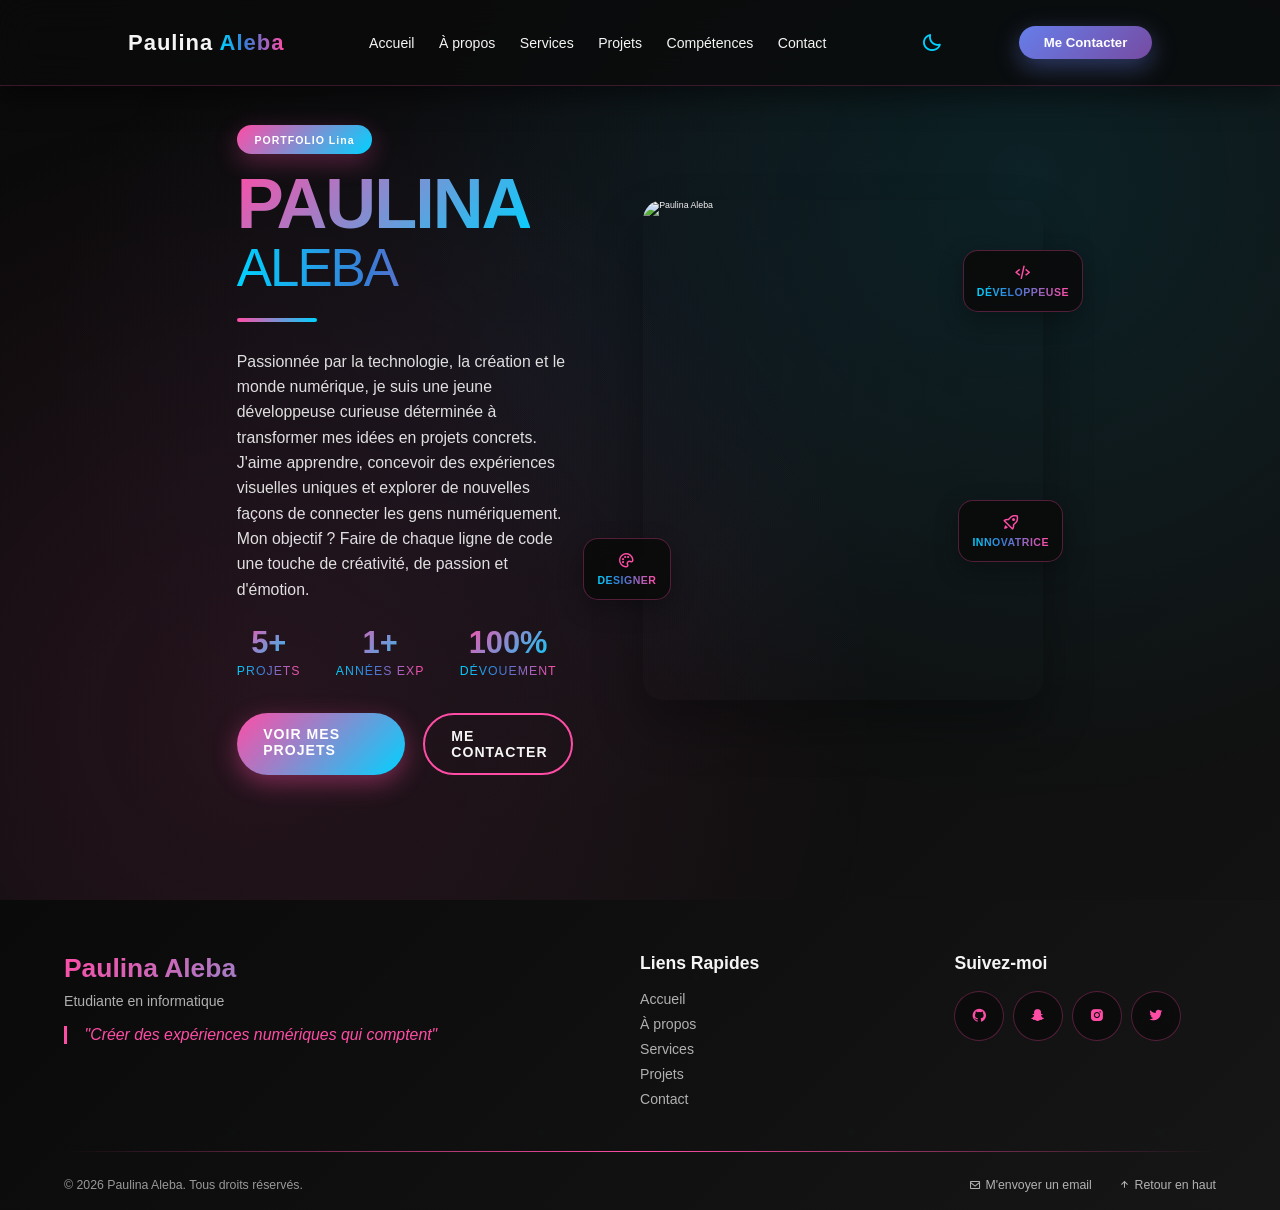
==== html/index.html @ 85adf856 "[MODIFY] Portfolio" ====
<!DOCTYPE html>
<html lang="fr">
<head>
    <meta charset="UTF-8" />
    <meta name="viewport" content="width=device-width, initial-scale=1.0" />
    <title>Portfolio - Paulina Aleba</title>
    <link rel="stylesheet" href="style.css" />
    <link rel="icon" type="image/png" sizes="32x32" href="images/favicon 1.png">
    <link
        href="https://unpkg.com/boxicons@2.1.4/css/boxicons.min.css"
        rel="stylesheet"
    />
</head>
<body>

<header class="header">
    <a href="index.html" class="logo">
        Paulina <span>Aleba</span>
    </a>

    <i class="bx bx-menu" id="menu-icon"></i>

    <nav class="navbar">
        <a href="index.html" class="active">Accueil</a>
        <a href="about.html">À propos</a>
        <a href="services.html">Services</a>
        <a href="projects.html">Projets</a>
        <a href="competencies.html">Compétences</a>
        <a href="contact.html">Contact</a>
    </nav>

    <button class="theme-toggle" id="theme-toggle" aria-label="Changer de thème">
        <i class="bx bx-moon"></i>
    </button>

    <a class="gradient-btn" href="https://mail.google.com/mail/?view=cm&to=alebapaulina89@gmail.com&su=Hello&body=Bonjour%20Paulina,%0A%0AJe%20veux%20vous%20contacter%20pour..." target="_blank">Me Contacter</a>

</header>

<section class="home magazine-layout" id="home">
    <div class="magazine-hero">
        <div class="hero-content">
            <div class="magazine-badge">PORTFOLIO Lina</div>
            <h1 class="magazine-title">
                <span class="highlight">PAULINA</span>
                <br>
                <span class="subtitle">ALEBA</span>
            </h1>
            <div class="magazine-divider"></div>
            <p class="magazine-description">
                Passionnée par la technologie, la création et le monde numérique, je suis une jeune développeuse curieuse déterminée à transformer mes idées en projets concrets.
                J'aime apprendre, concevoir des expériences visuelles uniques et explorer de nouvelles façons de connecter les gens numériquement.
                Mon objectif ? Faire de chaque ligne de code une touche de créativité, de passion et d'émotion.
            </p>

            <div class="magazine-stats">
                <div class="stat">
                    <span class="stat-number">5+</span>
                    <span class="stat-label">Projets</span>
                </div>
                <div class="stat">
                    <span class="stat-number">1+</span>
                    <span class="stat-label">Années Exp</span>
                </div>
                <div class="stat">
                    <span class="stat-number">100%</span>
                    <span class="stat-label">Dévouement</span>
                </div>
            </div>

            <div class="magazine-cta">
                <a href="projects.html" class="magazine-btn primary">Voir Mes Projets</a>
                <a href="contact.html" class="magazine-btn secondary">Me Contacter</a>
            </div>
        </div>

        <div class="hero-image">
            <div class="image-frame">
                <img src="../images/image.jpg" alt="Paulina Aleba">
                <div class="image-overlay"></div>
            </div>
            <div class="floating-elements">
                <div class="floating-card card-1">
                    <i class="bx bx-code-alt"></i>
                    <span>Développeuse</span>
                </div>
                <div class="floating-card card-2">
                    <i class="bx bx-palette"></i>
                    <span>Designer</span>
                </div>
                <div class="floating-card card-3">
                    <i class="bx bx-rocket"></i>
                    <span>Innovatrice</span>
                </div>
            </div>
        </div>
    </div>
</section>

<footer class="footer magazine-footer">
    <div class="footer-content">
        <div class="footer-main">
            <div class="footer-brand">
                <h3>Paulina Aleba</h3>
                <p>Etudiante en informatique</p>
                <div class="footer-quote">
                    "Créer des expériences numériques qui comptent"
                </div>
            </div>

            <div class="footer-links">
                <h4>Liens Rapides</h4>
                <ul>
                    <li><a href="index.html">Accueil</a></li>
                    <li><a href="about.html">À propos</a></li>
                    <li><a href="services.html">Services</a></li>
                    <li><a href="projects.html">Projets</a></li>
                    <li><a href="contact.html">Contact</a></li>
                </ul>
            </div>

            <div class="footer-social">
                <h4>Suivez-moi</h4>
                <div class="social-icons">
                    <a href="https://github.com/baddies-13" class="social-link">
                        <i class="bx bxl-github"></i>
                    </a>
                    <a href="https://snapchat.com/t/KpWpgwNT" class="social-link">
                        <i class="bx bxl-snapchat"></i>
                    </a>
                    <a href="https://www.instagram.com/li_naalb?igsh=ZHpsbHFmYWc4bWs%3D&utm_source=qr" class="social-link">
                        <i class="bx bxl-instagram-alt"></i>
                    </a>
                    <a href="https://x.com/lina_3451?s=21" class="social-link">
                        <i class="bx bxl-twitter"></i>
                    </a>
                </div>
            </div>
        </div>

        <div class="footer-bottom">
            <div class="footer-line"></div>
            <div class="copyright-content">
                <p class="copyright">
                    © 2026 Paulina Aleba. Tous droits réservés.
                </p>
                <div class="footer-actions">
                    <a href="https://mail.google.com/mail/?view=cm&to=alebapaulina89@gmail.com" class="footer-link">
                        <i class="bx bx-envelope"></i>
                        M'envoyer un email
                    </a>
                    <a href="index.html" class="footer-link back-to-top">
                        <i class="bx bx-up-arrow-alt"></i>
                        Retour en haut
                    </a>
                </div>
            </div>
        </div>
    </div>
</footer>

    <script src="js/script.js"></script>
</body>
</html>
---- html/style.css ----
/* RESET ET FOND */
* {
    margin: 0;
    padding: 0;
    box-sizing: border-box;
    text-decoration: none;
    scroll-behavior: smooth;
    font-family: "Poppins", sans-serif;
}


:root {
    --bg-color: #0a0a0a;
    --second-bg-color: #161616;
    --text-color: #f5f5f5;
    --main-color: #ff4da6;
    --accent-color: #00d2ff;
    --highlight: #ffb347;
    --gradient: linear-gradient(135deg, #667eea 0%, #764ba2 100%);
    --shadow: 0 10px 30px rgba(0, 0, 0, 0.5);
    --card-bg: rgba(10, 10, 10, 0.9);
    --border-color: rgba(255, 77, 166, 0.2);
    --header-bg: rgba(10, 10, 10, 0.8);
    --text-muted: rgba(245, 245, 245, 0.7);
    --input-border: rgba(255, 77, 166, 0.3);
}

/* Light Mode Variables */
:root.light-mode {
    --bg-color: #f8f9fa;
    --second-bg-color: #e9ecef;
    --text-color: #212529;
    --main-color: #ff4da6;
    --accent-color: #007bff;
    --highlight: #ff6b35;
    --gradient: linear-gradient(135deg, #667eea 0%, #764ba2 100%);
    --shadow: 0 10px 30px rgba(0, 0, 0, 0.08);
    --card-bg: rgba(255, 255, 255, 0.95);
    --border-color: rgba(255, 77, 166, 0.2);
    --header-bg: rgba(248, 249, 250, 0.95);
    --text-muted: rgba(108, 117, 125, 0.8);
    --input-border: rgba(102, 126, 234, 0.3);
}

/* Theme Toggle Button */
.theme-toggle {
    background: transparent;
    border: none;
    color: var(--accent-color);
    font-size: 2.4rem;
    cursor: pointer;
    padding: 0.5rem;
    border-radius: 50%;
    transition: all 0.3s ease;
    margin-left: 2rem;
    display: flex;
    align-items: center;
    justify-content: center;
    width: 50px;
    height: 50px;
}

.theme-toggle:hover {
    background: rgba(255, 77, 166, 0.1);
    transform: scale(1.1);
}

.theme-toggle i {
    transition: transform 0.3s ease;
}

/* Smooth transitions for theme changes */
* {
    transition: background-color 0.3s ease, color 0.3s ease, border-color 0.3s ease;
}

html {
    font-size: 55%;
    overflow-x: hidden;
}

body {
    background: linear-gradient(-45deg, var(--bg-color), var(--second-bg-color), var(--second-bg-color), var(--bg-color));
    background-size: 400% 400%;
    animation: gradientShift 15s ease infinite;
    color: var(--text-color);
    position: relative;
    overflow-x: hidden;
}

body::before {
    content: '';
    position: fixed;
    top: 0;
    left: 0;
    width: 100%;
    height: 100%;
    background:
        radial-gradient(circle at 20% 80%, rgba(255, 77, 166, 0.1) 0%, transparent 50%),
        radial-gradient(circle at 80% 20%, rgba(0, 210, 255, 0.1) 0%, transparent 50%),
        radial-gradient(circle at 40% 40%, rgba(102, 126, 234, 0.05) 0%, transparent 50%);
    animation: floatingOrbs 20s ease-in-out infinite;
    pointer-events: none;
    z-index: -1;
}

@keyframes gradientShift {
    0% { background-position: 0% 50%; }
    50% { background-position: 100% 50%; }
    100% { background-position: 0% 50%; }
}

@keyframes floatingOrbs {
    0%, 100% {
        transform: translateY(0px) rotate(0deg);
        opacity: 0.3;
    }
    25% {
        transform: translateY(-20px) rotate(90deg);
        opacity: 0.5;
    }
    50% {
        transform: translateY(-40px) rotate(180deg);
        opacity: 0.7;
    }
    75% {
        transform: translateY(-20px) rotate(270deg);
        opacity: 0.5;
    }
}

.header {
    position: fixed;
    width: 100%;
    top: 0;
    left: 0;
    padding: 2rem 10%;
    background: var(--header-bg);
    backdrop-filter: blur(20px);
    display: flex;
    justify-content: space-between;
    align-items: center;
    z-index: 1000;
    border-bottom: 1px solid var(--border-color);
    box-shadow: var(--shadow);
}

.logo {
    font-size: 2.5rem;
    color: var(--text-color);
    font-weight: 800;
    cursor: pointer;
    transition: 0.3s ease-in-out;
    letter-spacing: 1px;
}

.logo:hover {
    transform: scale(1.1);
}

span {
    background: linear-gradient(90deg, #00d2ff 0%, #3a7bd5 40%, #ff4da6 100%);
    background-clip: text;
    -webkit-background-clip: text;
    color: transparent;
    -webkit-text-fill-color: transparent;
}

#menu-icon {
    font-size: 1rem;
    color: var(--accent-color);
    display: none;
    cursor: pointer;
}

.navbar a {
    font-size: 1.6rem;
    color: var(--text-color);
    margin-left: 2.5rem;
    transition: 0.3s ease-in-out;
    font-weight: 500;
    position: relative;
}

.navbar a::after {
    content: "";
    position: absolute;
    width: 0;
    height: 2px;
    left: 0;
    bottom: -5px;
    background: linear-gradient(90deg, var(--accent-color), var(--main-color));
    transition: width 0.3s ease;
}

.navbar a:hover::after {
    width: 100%;
}

.navbar a:hover {
    color: var(--accent-color);
}

.gradient-btn {
    padding: 1rem 2.8rem;
    border: none;
    border-radius: 30px;
    background: var(--gradient);
    color: white;
    font-size: 1.5rem;
    cursor: pointer;
    font-weight: 600;
    transition: all 0.4s ease;
    box-shadow: 0 8px 25px rgba(102, 126, 234, 0.4);
    position: relative;
    overflow: hidden;
}

.gradient-btn::before {
    content: '';
    position: absolute;
    top: 0;
    left: -100%;
    width: 100%;
    height: 100%;
    background: linear-gradient(90deg, transparent, rgba(255, 255, 255, 0.2), transparent);
    transition: left 0.5s;
}

.gradient-btn:hover::before {
    left: 100%;
}

.gradient-btn:hover {
    transform: translateY(-3px) scale(1.05);
    box-shadow: 0 15px 35px rgba(102, 126, 234, 0.6);
}

::-webkit-scrollbar {
    width: 10px;
}

::-webkit-scrollbar-track {
    background: var(--second-bg-color);
}

::-webkit-scrollbar-thumb {
    background: linear-gradient(180deg, var(--main-color), var(--accent-color));
    border-radius: 10px;
}

section {
    min-height: 100vh;
    padding: 10rem 15%;
}

/* MAGAZINE LAYOUT STYLES */
.magazine-layout {
    min-height: 100vh;
    display: flex;
    flex-direction: column;
    justify-content: center;
    position: relative;
    overflow: hidden;
}

.magazine-hero {
    display: grid;
    grid-template-columns: 1fr 1fr;
    gap: 8rem;
    align-items: center;
    max-width: 1400px;
    margin: 0 auto;
    padding: 0 5%;
}

.hero-content {
    position: relative;
    z-index: 2;
}

.magazine-badge {
    background: linear-gradient(135deg, var(--main-color), var(--accent-color));
    color: white;
    padding: 1rem 2rem;
    border-radius: 50px;
    font-size: 1.2rem;
    font-weight: 600;
    display: inline-block;
    margin-bottom: 2rem;
    box-shadow: 0 8px 25px rgba(255, 77, 166, 0.3);
    letter-spacing: 1px;
}

.magazine-title {
    font-size: 8rem;
    font-weight: 900;
    line-height: 0.9;
    margin-bottom: 2rem;
    text-transform: uppercase;
    letter-spacing: -2px;
}

.magazine-title .highlight {
    background: linear-gradient(135deg, var(--main-color), var(--accent-color));
    -webkit-background-clip: text;
    -webkit-text-fill-color: transparent;
    background-clip: text;
    position: relative;
}

.magazine-title .subtitle {
    color: var(--text-color);
    font-size: 6rem;
    font-weight: 300;
    display: block;
    margin-top: 1rem;
}

.magazine-divider {
    width: 80px;
    height: 4px;
    background: linear-gradient(90deg, var(--main-color), var(--accent-color));
    margin: 3rem 0;
    border-radius: 2px;
}

.magazine-description {
    font-size: 1.8rem;
    line-height: 1.6;
    color: rgba(245, 245, 245, 0.9);
    margin-bottom: 3rem;
    max-width: 500px;
}

.magazine-stats {
    display: flex;
    gap: 4rem;
    margin-bottom: 4rem;
}

.stat {
    text-align: center;
}

.stat-number {
    display: block;
    font-size: 3.5rem;
    font-weight: 900;
    background: linear-gradient(135deg, var(--main-color), var(--accent-color));
    -webkit-background-clip: text;
    -webkit-text-fill-color: transparent;
    background-clip: text;
    line-height: 1;
}

.stat-label {
    font-size: 1.4rem;
    color: var(--text-muted);
    text-transform: uppercase;
    letter-spacing: 1px;
    margin-top: 0.5rem;
    display: block;
}

.magazine-cta {
    display: flex;
    gap: 2rem;
}

.magazine-btn {
    padding: 1.5rem 3rem;
    border-radius: 50px;
    font-size: 1.6rem;
    font-weight: 600;
    text-decoration: none;
    transition: all 0.4s ease;
    position: relative;
    overflow: hidden;
    text-transform: uppercase;
    letter-spacing: 1px;
}

.magazine-btn.primary {
    background: linear-gradient(135deg, var(--main-color), var(--accent-color));
    color: white;
    box-shadow: 0 8px 25px rgba(255, 77, 166, 0.4);
}

.magazine-btn.primary:hover {
    transform: translateY(-3px);
    box-shadow: 0 15px 35px rgba(255, 77, 166, 0.6);
}

.magazine-btn.secondary {
    background: transparent;
    color: var(--text-color);
    border: 2px solid var(--main-color);
}

.magazine-btn.secondary:hover {
    background: var(--main-color);
    color: black;
    transform: translateY(-3px);
}

.hero-image {
    position: relative;
    display: flex;
    justify-content: center;
    align-items: center;
}

.image-frame {
    position: relative;
    border-radius: 20px;
    overflow: hidden;
    box-shadow: 0 25px 50px rgba(0, 0, 0, 0.3);
    transition: all 0.6s ease;
}

.image-frame:hover {
    transform: scale(1.05) rotate(2deg);
}

.image-frame img {
    width: 400px;
    height: 500px;
    object-fit: cover;
    display: block;
}

.image-overlay {
    position: absolute;
    top: 0;
    left: 0;
    right: 0;
    bottom: 0;
    background: linear-gradient(135deg, rgba(255, 77, 166, 0.1), rgba(0, 210, 255, 0.1));
    opacity: 0;
    transition: opacity 0.4s ease;
}

.image-frame:hover .image-overlay {
    opacity: 1;
}

.floating-elements {
    position: absolute;
    top: 0;
    left: 0;
    right: 0;
    bottom: 0;
    pointer-events: none;
}

.floating-card {
    position: absolute;
    background: rgba(10, 10, 10, 0.9);
    backdrop-filter: blur(10px);
    border: 1px solid rgba(255, 77, 166, 0.3);
    border-radius: 15px;
    padding: 1.5rem;
    display: flex;
    flex-direction: column;
    align-items: center;
    gap: 0.5rem;
    box-shadow: 0 8px 25px rgba(0, 0, 0, 0.3);
    transition: all 0.4s ease;
    animation: floatCard 6s ease-in-out infinite;
}

.floating-card i {
    font-size: 2rem;
    color: var(--main-color);
}

.floating-card span {
    font-size: 1.2rem;
    font-weight: 600;
    color: var(--text-color);
    text-transform: uppercase;
    letter-spacing: 0.5px;
}

.card-1 {
    top: 10%;
    right: -10%;
    animation-delay: 0s;
}

.card-2 {
    bottom: 20%;
    left: -15%;
    animation-delay: 2s;
}

.card-3 {
    top: 60%;
    right: -5%;
    animation-delay: 4s;
}

@keyframes floatCard {
    0%, 100% {
        transform: translateY(0px) rotate(0deg);
    }
    50% {
        transform: translateY(-20px) rotate(5deg);
    }
}

.magazine-social {
    position: absolute;
    bottom: 5rem;
    left: 50%;
    transform: translateX(-50%);
    display: flex;
    flex-direction: column;
    align-items: center;
    gap: 2rem;
}

.social-line {
    width: 2px;
    height: 100px;
    background: linear-gradient(180deg, var(--main-color), var(--accent-color));
    border-radius: 1px;
}

.magazine-social .social-icons {
    display: flex;
    gap: 2rem;
}

.social-link {
    display: flex;
    align-items: center;
    justify-content: center;
    width: 60px;
    height: 60px;
    background: rgba(10, 10, 10, 0.8);
    backdrop-filter: blur(10px);
    border: 1px solid rgba(255, 77, 166, 0.3);
    border-radius: 50%;
    color: var(--main-color);
    font-size: 2rem;
    transition: all 0.4s ease;
    text-decoration: none;
}

.social-link:hover {
    background: var(--main-color);
    color: black;
    transform: translateY(-5px) scale(1.1);
    box-shadow: 0 10px 30px rgba(255, 77, 166, 0.4);
}

.btn-group {
    display: flex;
    gap: 1.5rem;
}

.btn {
    display: inline-block;
    padding: 1rem 2rem;
    background: var(--gradient);
    box-shadow: 0 8px 25px rgba(102, 126, 234, 0.4);
    border-radius: 3rem;
    font-size: 1.8rem;
    color: white;
    border: 2px solid transparent;
    font-weight: 600;
    transition: 0.4s ease-in-out;
    position: relative;
    overflow: hidden;
}

.btn::before {
    content: '';
    position: absolute;
    top: 0;
    left: -100%;
    width: 100%;
    height: 100%;
    background: linear-gradient(90deg, transparent, rgba(255, 255, 255, 0.3), transparent);
    transition: left 0.5s;
}

.btn:hover::before {
    left: 100%;
}

.btn:hover {
    transform: translateY(-3px) scale(1.05);
    box-shadow: 0 15px 35px rgba(102, 126, 234, 0.6);
}

.btn-group a:nth-of-type(2) {
    background-color: transparent;
    color: var(--text-color);
    border: 2px solid var(--main-color);
    box-shadow: 0 0 25px transparent;
}

.btn-group a:nth-of-type(2):hover {
    box-shadow: 0 0 25px var(--main-color);
    background-color: var(--main-color);
    color: black;
    transform: translateY(-3px);
}

.about {
    display: flex;
    justify-content: center;
    align-items: center;
    gap: 10rem;
    background: var(--bg-color);
}

.about-img img {
    width: 32vw;
    border-radius: 50%;
    box-shadow: 0 0 25px var(--main-color);
    transition: 0.6s ease-in-out;
    position: relative;
}

.about-img img:hover {
    box-shadow: 0 0 25px var(--main-color),
                0 0 50px var(--main-color),
                0 0 100px var(--main-color);
    transform: scale(1.05) rotate(-5deg);
}

.about-content h2 {
    font-size: 7rem;
}

.about-content p {
    font-size: 1.8rem;
}

.about-content .btn {
    margin: 3rem 0;
}

.heading {
    text-align: center;
    font-size: 7rem;
    margin: 5rem 0;
}

.services {
    background-color: var(--bg-color);
    color: black;
}

.services h2 {
    color: var(--text-color);
}

.services-container {
    display: flex;                
    justify-content: space-between; 
    align-items: flex-start;        
    gap: 2.5rem;                    
    flex-wrap: nowrap;             
}

.service-box {
    flex: 1;
    max-width: 30%;
    display: flex;
    justify-content: center;
    align-items: center;
    background: var(--gradient);
    height: 500px;
    border-radius: 2rem;
    cursor: pointer;
    border: 4px solid transparent;
    transition: 0.5s ease-in-out;
    padding: 1rem;
    position: relative;
    overflow: hidden;
    box-shadow: var(--shadow);
}

.service-box::before {
    content: '';
    position: absolute;
    top: 0;
    left: -100%;
    width: 100%;
    height: 100%;
    background: linear-gradient(90deg, transparent, rgba(255, 255, 255, 0.2), transparent);
    transition: left 0.6s;
}

.service-box:hover::before {
    left: 100%;
}

.service-box:hover {
    background-color: var(--second-bg-color);
    color: var(--main-color);
    border: 5px solid var(--main-color);
    transform: translateY(-10px) scale(1.03);
    box-shadow: 0 20px 40px rgba(0, 0, 0, 0.7);
}

.service-info {
    display: flex;
    flex-direction: column;
    text-align: center;
    justify-content: center;
    align-items: center;
    padding: 5rem;
}

.service-info h4 {
    font-size: 3rem;
    margin: 2rem 0;
    font-weight: 800;
}

.service-info p {
    font-size: 1.3rem;
    font-weight: 600;
    line-height: 1.7;
}

.service-info i {
    font-size: 6rem;
}

.projects {
    background-color: var(--bg-color);
}

.projects-box {
    display: grid;
    grid-template-columns: repeat(3, 1fr);
    place-items: center;
    gap: 2rem;
}

@media (max-width: 1024px) {
    .projects-box {
        grid-template-columns: repeat(2, 1fr);
    }

    .magazine-hero {
        grid-template-columns: 1fr;
        gap: 4rem;
        text-align: center;
    }

    .magazine-title {
        font-size: 6rem;
    }

    .magazine-title .subtitle {
        font-size: 4rem;
    }

    .magazine-stats {
        justify-content: center;
    }

    .magazine-cta {
        justify-content: center;
    }

    .hero-image {
        order: -1;
    }

    .image-frame img {
        width: 300px;
        height: 400px;
    }

    .about-content h2 {
        font-size: 6rem;
    }

    .heading {
        font-size: 6rem;
    }

    .services-container {
        flex-direction: column;
        align-items: center;
    }

    .service-box {
        max-width: 80%;
    }
}

@media (max-width: 600px) {
    html {
        font-size: 50%;
    }

    .header {
        padding: 1rem 5%;
    }

    .logo {
        font-size: 2rem;
    }

    #menu-icon {
        display: block;
    }

    .navbar {
        position: absolute;
        top: 100%;
        left: 0;
        width: 100%;
        padding: 1rem 5%;
        background: rgba(10, 10, 10, 0.9);
        backdrop-filter: blur(15px);
        border-top: 1px solid rgba(255, 255, 255, 0.08);
        display: none;
    }

    .navbar.active {
        display: block;
    }

    .navbar a {
        display: block;
        margin: 1rem 0;
        font-size: 1.4rem;
    }

    section {
        padding: 8rem 5%;
    }

    .magazine-layout {
        padding: 6rem 5% 10rem;
    }

    .magazine-hero {
        grid-template-columns: 1fr;
        gap: 3rem;
        text-align: center;
    }

    .magazine-title {
        font-size: 5rem;
    }

    .magazine-title .subtitle {
        font-size: 3rem;
    }

    .magazine-description {
        font-size: 1.4rem;
    }

    .magazine-stats {
        gap: 2rem;
        justify-content: center;
    }

    .stat-number {
        font-size: 2.5rem;
    }

    .stat-label {
        font-size: 1.1rem;
    }

    .magazine-cta {
        flex-direction: column;
        align-items: center;
        gap: 1rem;
    }

    .magazine-btn {
        padding: 1.2rem 2rem;
        font-size: 1.4rem;
    }

    .hero-image {
        order: -1;
    }

    .image-frame img {
        width: 250px;
        height: 350px;
    }

    .floating-card {
        padding: 1rem;
    }

    .floating-card i {
        font-size: 1.5rem;
    }

    .floating-card span {
        font-size: 1rem;
    }

    .magazine-social {
        bottom: 2rem;
    }

    .social-line {
        height: 50px;
    }

    .magazine-social .social-icons {
        gap: 1rem;
    }

    .social-link {
        width: 50px;
        height: 50px;
        font-size: 1.5rem;
    }

    .cube-container {
        display: none;
    }

    .about {
        flex-direction: column;
        text-align: center;
        gap: 3rem;
    }

    .about-img img {
        width: 25vw;
    }

    .about-content h2 {
        font-size: 5rem;
    }

    .about-content p {
        font-size: 1.5rem;
    }

    .services-container {
        flex-direction: column;
        align-items: center;
    }

    .service-box {
        max-width: 90%;
        height: auto;
        padding: 2rem;
    }

    .service-info h4 {
        font-size: 2.5rem;
    }

    .service-info p {
        font-size: 1.1rem;
    }

    .service-info i {
        font-size: 5rem;
    }

    .projects-box {
        grid-template-columns: 1fr;
    }

    .project-card h3 {
        font-size: 2rem;
    }

    .project-card p {
        font-size: 1.4rem;
    }

    .contact form {
        flex-direction: column;
        gap: 2rem;
    }

    .input-group {
        flex-direction: column;
        gap: 1rem;
    }

    .input-box {
        width: 100%;
    }

    .footer ul {
        flex-direction: column;
        gap: 1rem;
    }

    .footer ul li {
        margin: 0;
    }
}

.project-card {
    padding: 3rem 2rem;
    display: flex;
    flex-direction: column;
    align-items: center;
    justify-content: center;
    text-align: center;
    background: linear-gradient(135deg, rgba(10, 10, 10, 0.9) 0%, rgba(22, 22, 22, 0.9) 100%);
    border: 2px solid var(--main-color);
    border-radius: 3rem;
    gap: 1.5rem;
    overflow: hidden;
    cursor: pointer;
    box-shadow: var(--shadow);
    transition: 0.5s ease;
    position: relative;
}

.project-card::before {
    content: '';
    position: absolute;
    top: 0;
    left: -100%;
    width: 100%;
    height: 100%;
    background: linear-gradient(90deg, transparent, rgba(255, 77, 166, 0.1), transparent);
    transition: left 0.6s;
}

.project-card:hover::before {
    left: 100%;
}

.project-card:hover {
    box-shadow: 0 0 25px var(--main-color),
                0 0 50px var(--main-color),
                0 20px 40px rgba(0, 0, 0, 0.7);
    transform: translateY(-10px) scale(1.02);
}

.project-card img {
    max-width: 90%;
    border-radius: 1rem;
    transition: 0.4s ease;
}

.project-card:hover img {
    transform: scale(1.05);
}

.project-card h3 {
    font-size: 2.4rem;
    background: var(--gradient);
    -webkit-background-clip: text;
    -webkit-text-fill-color: transparent;
    background-clip: text;
}

.project-card p {
    font-size: 1.6rem;
}

.project-card:hover {
    box-shadow: 0 0 25px var(--main-color),
                0 0 50px var(--main-color);
    transform: scale(1.02);
}

.project-card img {
    max-width: 90%;
}

.project-card h3 {
    font-size: 2.4rem;
}

.project-card p {
    font-size: 1.6rem;
}

/* MAGAZINE SECTIONS */
.magazine-section {
    padding: 12rem 0;
    background: var(--bg-color);
    position: relative;
}

.magazine-container {
    max-width: 1400px;
    margin: 0 auto;
    padding: 0 5%;
}

.section-badge {
    background: linear-gradient(135deg, var(--main-color), var(--accent-color));
    color: white;
    padding: 0.8rem 2rem;
    border-radius: 50px;
    font-size: 1.2rem;
    font-weight: 600;
    display: inline-block;
    margin-bottom: 3rem;
    box-shadow: 0 8px 25px rgba(255, 77, 166, 0.3);
    letter-spacing: 1px;
    text-transform: uppercase;
}

.section-title {
    font-size: 6rem;
    font-weight: 900;
    line-height: 0.9;
    margin-bottom: 3rem;
    text-transform: uppercase;
    letter-spacing: -2px;
}

.section-title .highlight {
    background: linear-gradient(135deg, var(--main-color), var(--accent-color));
    -webkit-background-clip: text;
    -webkit-text-fill-color: transparent;
    background-clip: text;
}

.section-title .subtitle {
    color: var(--text-color);
    font-size: 4rem;
    font-weight: 300;
    display: block;
    margin-top: 1rem;
}

/* ABOUT MAGAZINE STYLE */
.about-grid {
    display: grid;
    grid-template-columns: 1fr 1fr;
    gap: 8rem;
    align-items: center;
}

.about-text {
    position: relative;
}

.text-quote {
    font-size: 2.2rem;
    font-style: italic;
    color: rgba(245, 245, 245, 0.9);
    line-height: 1.4;
    margin-bottom: 2rem;
    position: relative;
}

.text-quote::before {
    content: '"';
    font-size: 8rem;
    color: var(--main-color);
    position: absolute;
    top: -2rem;
    left: -3rem;
    opacity: 0.3;
}

.text-description {
    font-size: 1.6rem;
    line-height: 1.6;
    color: rgba(245, 245, 245, 0.8);
    margin-bottom: 3rem;
}

.about-highlights {
    display: flex;
    gap: 3rem;
    margin-bottom: 4rem;
}

.highlight-item {
    text-align: center;
}

.highlight-number {
    display: block;
    font-size: 4rem;
    font-weight: 900;
    background: linear-gradient(135deg, var(--main-color), var(--accent-color));
    -webkit-background-clip: text;
    -webkit-text-fill-color: transparent;
    background-clip: text;
    line-height: 1;
    margin-bottom: 0.5rem;
}

.highlight-label {
    font-size: 1.4rem;
    color: rgba(245, 245, 245, 0.7);
    text-transform: uppercase;
    letter-spacing: 1px;
}

.about-image {
    position: relative;
}

.magazine-frame {
    border-radius: 20px;
    overflow: hidden;
    box-shadow: 0 25px 50px rgba(0, 0, 0, 0.3);
    transition: all 0.6s ease;
}

.magazine-frame:hover {
    transform: scale(1.05) rotate(2deg);
}

.magazine-frame img {
    width: 100%;
    height: 500px;
    object-fit: cover;
    display: block;
}

.image-caption {
    text-align: center;
    margin-top: 2rem;
    font-size: 1.4rem;
    color: rgba(245, 245, 245, 0.7);
    font-style: italic;
}

/* SERVICES MAGAZINE STYLE */
.services-magazine-grid {
    display: grid;
    grid-template-columns: repeat(auto-fit, minmax(400px, 1fr));
    gap: 4rem;
}

.service-magazine-card {
    background: var(--card-bg);
    backdrop-filter: blur(10px);
    border: 1px solid var(--border-color);
    border-radius: 20px;
    padding: 4rem;
    transition: all 0.4s ease;
    position: relative;
    overflow: hidden;
}

.service-magazine-card::before {
    content: '';
    position: absolute;
    top: 0;
    left: -100%;
    width: 100%;
    height: 100%;
    background: linear-gradient(90deg, transparent, rgba(255, 77, 166, 0.05), transparent);
    transition: left 0.6s;
}

.service-magazine-card:hover::before {
    left: 100%;
}

.service-magazine-card:hover {
    transform: translateY(-10px);
    border-color: var(--main-color);
    box-shadow: 0 20px 40px rgba(255, 77, 166, 0.2);
}

.service-header {
    display: flex;
    align-items: center;
    gap: 2rem;
    margin-bottom: 2rem;
}

.service-icon-wrapper {
    width: 80px;
    height: 80px;
    background: linear-gradient(135deg, var(--main-color), var(--accent-color));
    border-radius: 50%;
    display: flex;
    align-items: center;
    justify-content: center;
    font-size: 2.5rem;
    color: white;
    box-shadow: 0 10px 30px rgba(255, 77, 166, 0.3);
}

.service-header h3 {
    font-size: 2.5rem;
    font-weight: 700;
    color: var(--text-color);
}

.service-content {
    display: flex;
    flex-direction: column;
    gap: 1.5rem;
}

.service-quote {
    font-size: 1.6rem;
    font-style: italic;
    color: var(--main-color);
    line-height: 1.4;
}

.service-description {
    font-size: 1.4rem;
    line-height: 1.6;
    color: rgba(245, 245, 245, 0.8);
}

.service-tags {
    display: flex;
    flex-wrap: wrap;
    gap: 1rem;
}

.service-tags span {
    background: rgba(255, 77, 166, 0.1);
    color: var(--main-color);
    padding: 0.5rem 1rem;
    border-radius: 20px;
    font-size: 1.2rem;
    font-weight: 500;
}

/* PROJECTS MAGAZINE STYLE */
.projects-magazine-grid {
    display: grid;
    grid-template-columns: repeat(auto-fit, minmax(400px, 1fr));
    gap: 4rem;
}

.project-magazine-card {
    background: var(--card-bg);
    backdrop-filter: blur(10px);
    border: 1px solid var(--border-color);
    border-radius: 20px;
    overflow: hidden;
    transition: all 0.4s ease;
    position: relative;
}

.project-magazine-card:hover {
    transform: translateY(-15px);
    border-color: var(--main-color);
    box-shadow: 0 25px 50px rgba(255, 77, 166, 0.2);
}

.project-image-wrapper {
    position: relative;
    overflow: hidden;
}

.project-image-wrapper img {
    width: 100%;
    height: 250px;
    object-fit: cover;
    transition: transform 0.4s ease;
}

.project-magazine-card:hover .project-image-wrapper img {
    transform: scale(1.1);
}

.project-overlay {
    position: absolute;
    top: 2rem;
    right: 2rem;
    background: var(--card-bg);
    backdrop-filter: blur(10px);
    padding: 0.5rem 1rem;
    border-radius: 20px;
    border: 1px solid var(--border-color);
}

.project-category {
    font-size: 1.2rem;
    color: var(--main-color);
    font-weight: 600;
    text-transform: uppercase;
    letter-spacing: 0.5px;
}

.project-content {
    padding: 3rem;
}

.project-content h3 {
    font-size: 2.2rem;
    font-weight: 700;
    margin-bottom: 1rem;
    color: var(--text-color);
}

.project-description {
    font-size: 1.4rem;
    line-height: 1.6;
    color: rgba(245, 245, 245, 0.8);
    margin-bottom: 2rem;
}

.project-tech {
    display: flex;
    flex-wrap: wrap;
    gap: 1rem;
    margin-bottom: 2rem;
}

.project-tech span {
    background: rgba(0, 210, 255, 0.1);
    color: var(--accent-color);
    padding: 0.4rem 0.8rem;
    border-radius: 15px;
    font-size: 1.1rem;
    font-weight: 500;
}

.project-links {
    display: flex;
    gap: 1rem;
}

.project-link {
    padding: 0.8rem 1.5rem;
    border-radius: 25px;
    font-size: 1.3rem;
    font-weight: 600;
    text-decoration: none;
    transition: all 0.3s ease;
    text-transform: uppercase;
    letter-spacing: 0.5px;
}

.project-link:first-child {
    background: linear-gradient(135deg, var(--main-color), var(--accent-color));
    color: white;
}

.project-link:last-child {
    background: transparent;
    color: var(--text-color);
    border: 1px solid var(--main-color);
}

.project-link:hover {
    transform: translateY(-2px);
    box-shadow: 0 8px 20px rgba(255, 77, 166, 0.3);
}

/* CONTACT MAGAZINE STYLE */
.contact-magazine-grid {
    display: grid;
    grid-template-columns: 1fr 1fr;
    gap: 8rem;
    align-items: start;
}

.contact-info {
    display: flex;
    flex-direction: column;
    gap: 4rem;
}

.contact-intro h3 {
    font-size: 3rem;
    font-weight: 700;
    margin-bottom: 1rem;
    color: var(--text-color);
}

.contact-intro p {
    font-size: 1.6rem;
    line-height: 1.6;
    color: rgba(245, 245, 245, 0.8);
}

.contact-details {
    display: flex;
    flex-direction: column;
    gap: 2rem;
}

.contact-item {
    display: flex;
    align-items: center;
    gap: 2rem;
}

.contact-icon {
    width: 60px;
    height: 60px;
    background: linear-gradient(135deg, var(--main-color), var(--accent-color));
    border-radius: 50%;
    display: flex;
    align-items: center;
    justify-content: center;
    font-size: 2rem;
    color: white;
    flex-shrink: 0;
}

.contact-text h4 {
    font-size: 1.8rem;
    font-weight: 600;
    margin-bottom: 0.5rem;
    color: var(--text-color);
}

.contact-text p {
    font-size: 1.4rem;
    color: rgba(245, 245, 245, 0.7);
}

.contact-cta {
    text-align: center;
}

.contact-cta p {
    font-size: 1.4rem;
    color: rgba(245, 245, 245, 0.7);
    margin-bottom: 2rem;
}

.contact-form {
    background: var(--card-bg);
    backdrop-filter: blur(10px);
    border: 1px solid var(--border-color);
    border-radius: 20px;
    padding: 4rem;
}

.form-header h3 {
    font-size: 2.5rem;
    font-weight: 700;
    margin-bottom: 1rem;
    color: var(--text-color);
}

.form-header p {
    font-size: 1.4rem;
    color: rgba(245, 245, 245, 0.7);
    margin-bottom: 3rem;
}

.form-group {
    display: grid;
    grid-template-columns: 1fr 1fr;
    gap: 2rem;
    margin-bottom: 2rem;
}

.input-wrapper {
    position: relative;
}

.input-wrapper input,
.input-wrapper textarea {
    width: 100%;
    padding: 1.5rem 0;
    font-size: 1.6rem;
    color: var(--text-color);
    background: transparent;
    border: none;
    border-bottom: 2px solid rgba(255, 77, 166, 0.3);
    outline: none;
    transition: all 0.3s ease;
}

.input-wrapper textarea {
    resize: vertical;
    min-height: 120px;
}

.input-line {
    position: absolute;
    bottom: 0;
    left: 0;
    width: 100%;
    height: 2px;
    background: linear-gradient(90deg, var(--main-color), var(--accent-color));
    transform: scaleX(0);
    transition: transform 0.3s ease;
}

.input-wrapper:focus-within .input-line {
    transform: scaleX(1);
}

.input-wrapper input:focus,
.input-wrapper textarea:focus {
    border-bottom-color: var(--main-color);
}

.full-width {
    grid-column: 1 / -1;
}

.magazine-btn.full-width {
    width: 100%;
    display: flex;
    align-items: center;
    justify-content: center;
    gap: 1rem;
}

/* FOOTER MAGAZINE STYLE */
.magazine-footer {
    background: linear-gradient(135deg, var(--bg-color) 0%, var(--second-bg-color) 100%);
    padding: 6rem 0 2rem;
    position: relative;
    overflow: hidden;
}

.magazine-footer::before {
    content: '';
    position: absolute;
    top: 0;
    left: 0;
    width: 100%;
    height: 100%;
    background: url('data:image/svg+xml,<svg xmlns="http://www.w3.org/2000/svg" viewBox="0 0 100 100"><defs><pattern id="grain" width="100" height="100" patternUnits="userSpaceOnUse"><circle cx="25" cy="25" r="1" fill="rgba(255,77,166,0.1)"/><circle cx="75" cy="75" r="1" fill="rgba(0,210,255,0.1)"/></pattern></defs><rect width="100" height="100" fill="url(%23grain)"/></svg>');
    opacity: 0.1;
    pointer-events: none;
}

.footer-content {
    max-width: 1400px;
    margin: 0 auto;
    padding: 0 5%;
}

.footer-main {
    display: grid;
    grid-template-columns: 2fr 1fr 1fr;
    gap: 6rem;
    margin-bottom: 4rem;
}

.footer-brand h3 {
    font-size: 3rem;
    font-weight: 900;
    margin-bottom: 1rem;
    background: linear-gradient(135deg, var(--main-color), var(--accent-color));
    -webkit-background-clip: text;
    -webkit-text-fill-color: transparent;
    background-clip: text;
}

.footer-brand p {
    font-size: 1.6rem;
    color: rgba(245, 245, 245, 0.7);
    margin-bottom: 2rem;
}

.footer-quote {
    font-size: 1.8rem;
    font-style: italic;
    color: var(--main-color);
    padding-left: 2rem;
    border-left: 3px solid var(--main-color);
}

.footer-links h4,
.footer-social h4 {
    font-size: 2rem;
    font-weight: 700;
    margin-bottom: 2rem;
    color: var(--text-color);
}

.footer-links ul {
    list-style: none;
}

.footer-links li {
    margin-bottom: 1rem;
}

.footer-links a {
    color: rgba(245, 245, 245, 0.7);
    text-decoration: none;
    font-size: 1.6rem;
    transition: all 0.3s ease;
}

.footer-links a:hover {
    color: var(--main-color);
    transform: translateX(5px);
}

.footer-social .social-icons {
    display: flex;
    gap: 1rem;
}

.footer-social .social-link {
    width: 50px;
    height: 50px;
    background: rgba(10, 10, 10, 0.8);
    backdrop-filter: blur(10px);
    border: 1px solid rgba(255, 77, 166, 0.3);
    border-radius: 50%;
    color: var(--main-color);
    font-size: 1.8rem;
    transition: all 0.4s ease;
    text-decoration: none;
    display: flex;
    align-items: center;
    justify-content: center;
}

.footer-social .social-link:hover {
    background: var(--main-color);
    color: black;
    transform: translateY(-5px) scale(1.1);
    box-shadow: 0 10px 30px rgba(255, 77, 166, 0.4);
}

.footer-bottom {
    position: relative;
}

.footer-line {
    width: 100%;
    height: 1px;
    background: linear-gradient(90deg, transparent, var(--main-color), transparent);
    margin-bottom: 3rem;
}

.copyright-content {
    display: flex;
    justify-content: space-between;
    align-items: center;
}

.copyright {
    font-size: 1.4rem;
    color: rgba(245, 245, 245, 0.6);
}

.footer-actions {
    display: flex;
    gap: 3rem;
}

.footer-link {
    display: flex;
    align-items: center;
    gap: 0.5rem;
    color: rgba(245, 245, 245, 0.7);
    text-decoration: none;
    font-size: 1.4rem;
    transition: all 0.3s ease;
}

.footer-link:hover {
    color: var(--main-color);
    transform: translateY(-2px);
}

.back-to-top {
    cursor: pointer;
}

/* RESPONSIVE MAGAZINE DESIGN */
@media (max-width: 1200px) {
    .magazine-hero {
        gap: 6rem;
    }

    .about-grid,
    .contact-magazine-grid {
        gap: 6rem;
    }

    .footer-main {
        grid-template-columns: 1fr 1fr;
        gap: 4rem;
    }

    .footer-brand {
        grid-column: 1 / -1;
        text-align: center;
    }
}

@media (max-width: 1024px) {
    .magazine-section {
        padding: 10rem 0;
    }

    .section-title {
        font-size: 5rem;
    }

    .section-title .subtitle {
        font-size: 3.5rem;
    }

    .magazine-hero {
        grid-template-columns: 1fr;
        gap: 4rem;
        text-align: center;
    }

    .hero-image {
        order: -1;
    }

    .about-grid,
    .contact-magazine-grid {
        grid-template-columns: 1fr;
        gap: 4rem;
    }

    .services-magazine-grid,
    .projects-magazine-grid {
        grid-template-columns: repeat(auto-fit, minmax(350px, 1fr));
        gap: 3rem;
    }

    .service-magazine-card,
    .project-magazine-card {
        padding: 3rem;
    }

    .footer-main {
        grid-template-columns: 1fr;
        gap: 3rem;
        text-align: center;
    }

    .footer-links ul {
        padding: 0;
    }

    .footer-links a:hover {
        transform: none;
    }
}

@media (max-width: 768px) {
    .magazine-section {
        padding: 8rem 0;
    }

    .section-title {
        font-size: 4rem;
    }

    .section-title .subtitle {
        font-size: 3rem;
    }

    .magazine-badge {
        font-size: 1rem;
        padding: 0.6rem 1.5rem;
    }

    .text-quote {
        font-size: 1.8rem;
    }

    .text-quote::before {
        font-size: 6rem;
        top: -1.5rem;
        left: -2rem;
    }

    .about-highlights {
        flex-direction: column;
        gap: 2rem;
    }

    .highlight-number {
        font-size: 3rem;
    }

    .services-magazine-grid,
    .projects-magazine-grid {
        grid-template-columns: 1fr;
        gap: 2rem;
    }

    .service-magazine-card,
    .project-magazine-card {
        padding: 2.5rem;
    }

    .service-header {
        flex-direction: column;
        text-align: center;
        gap: 1.5rem;
    }

    .service-icon-wrapper {
        width: 70px;
        height: 70px;
        font-size: 2rem;
    }

    .service-header h3 {
        font-size: 2rem;
    }

    .project-content {
        padding: 2rem;
    }

    .project-content h3 {
        font-size: 1.8rem;
    }

    .project-links {
        flex-direction: column;
        gap: 0.5rem;
    }

    .contact-form {
        padding: 3rem;
    }

    .form-group {
        grid-template-columns: 1fr;
        gap: 1.5rem;
    }

    .footer-content {
        padding: 0 3%;
    }

    .footer-main {
        margin-bottom: 3rem;
    }

    .footer-brand h3 {
        font-size: 2.5rem;
    }

    .footer-quote {
        font-size: 1.6rem;
        padding-left: 1.5rem;
    }

    .copyright-content {
        flex-direction: column;
        gap: 2rem;
        text-align: center;
    }

    .footer-actions {
        justify-content: center;
        gap: 2rem;
    }
}

@media (max-width: 600px) {
    .magazine-section {
        padding: 6rem 0;
    }

    .section-title {
        font-size: 3.5rem;
    }

    .section-title .subtitle {
        font-size: 2.5rem;
    }

    .magazine-badge {
        font-size: 0.9rem;
        padding: 0.5rem 1.2rem;
    }

    .text-quote {
        font-size: 1.6rem;
    }

    .text-quote::before {
        font-size: 4rem;
        top: -1rem;
        left: -1.5rem;
    }

    .text-description {
        font-size: 1.4rem;
    }

    .highlight-number {
        font-size: 2.5rem;
    }

    .highlight-label {
        font-size: 1.2rem;
    }

    .service-magazine-card,
    .project-magazine-card {
        padding: 2rem;
    }

    .service-header h3 {
        font-size: 1.8rem;
    }

    .service-quote {
        font-size: 1.4rem;
    }

    .service-description {
        font-size: 1.3rem;
    }

    .project-content h3 {
        font-size: 1.6rem;
    }

    .project-description {
        font-size: 1.3rem;
    }

    .contact-intro h3 {
        font-size: 2.5rem;
    }

    .contact-intro p {
        font-size: 1.4rem;
    }

    .contact-item {
        gap: 1.5rem;
    }

    .contact-icon {
        width: 50px;
        height: 50px;
        font-size: 1.5rem;
    }

    .contact-text h4 {
        font-size: 1.6rem;
    }

    .contact-text p {
        font-size: 1.3rem;
    }

    .contact-form {
        padding: 2.5rem;
    }

    .form-header h3 {
        font-size: 2rem;
    }

    .form-header p {
        font-size: 1.3rem;
    }

    .input-wrapper input,
    .input-wrapper textarea {
        font-size: 1.5rem;
        padding: 1.2rem 0;
    }

    .footer-brand h3 {
        font-size: 2rem;
    }

    .footer-brand p {
        font-size: 1.4rem;
    }

    .footer-quote {
        font-size: 1.4rem;
        padding-left: 1rem;
    }

    .footer-links h4,
    .footer-social h4 {
        font-size: 1.8rem;
    }

    .footer-links a {
        font-size: 1.5rem;
    }

    .footer-social .social-link {
        width: 45px;
        height: 45px;
        font-size: 1.6rem;
    }

    .copyright {
        font-size: 1.3rem;
    }

    .footer-link {
        font-size: 1.3rem;
    }
}

/* COMPETENCIES SECTION */
.competencies {
    background: var(--bg-color);
}

.competencies-intro {
    text-align: center;
    max-width: 800px;
    margin: 0 auto 6rem;
}

.competencies-intro p {
    font-size: 1.8rem;
    line-height: 1.6;
    color: rgba(245, 245, 245, 0.8);
}

.competency-block {
    margin-bottom: 8rem;
}

.block-header {
    display: flex;
    align-items: center;
    gap: 3rem;
    margin-bottom: 4rem;
    padding-bottom: 2rem;
    border-bottom: 2px solid rgba(255, 77, 166, 0.2);
}

.block-number {
    font-size: 6rem;
    font-weight: 900;
    background: linear-gradient(135deg, var(--main-color), var(--accent-color));
    -webkit-background-clip: text;
    -webkit-text-fill-color: transparent;
    background-clip: text;
    line-height: 1;
}

.block-header h3 {
    font-size: 2.8rem;
    font-weight: 700;
    color: var(--text-color);
    flex: 1;
}

.competency-grid {
    display: grid;
    grid-template-columns: repeat(4, 1fr);
    gap: 3rem;
}

.competency-card {
    background: var(--card-bg);
    backdrop-filter: blur(10px);
    border: 1px solid var(--border-color);
    border-radius: 20px;
    padding: 3rem;
    transition: all 0.4s ease;
    position: relative;
    overflow: hidden;
}

.competency-card::before {
    content: '';
    position: absolute;
    top: 0;
    left: -100%;
    width: 100%;
    height: 100%;
    background: linear-gradient(90deg, transparent, rgba(255, 77, 166, 0.05), transparent);
    transition: left 0.6s;
}

.competency-card:hover::before {
    left: 100%;
}

.competency-card:hover {
    transform: translateY(-10px);
    border-color: var(--main-color);
    box-shadow: 0 20px 40px rgba(255, 77, 166, 0.2);
}

.competency-icon {
    width: 70px;
    height: 70px;
    background: linear-gradient(135deg, var(--main-color), var(--accent-color));
    border-radius: 50%;
    display: flex;
    align-items: center;
    justify-content: center;
    font-size: 2.5rem;
    color: white;
    margin-bottom: 2rem;
    box-shadow: 0 10px 30px rgba(255, 77, 166, 0.3);
}

.competency-card h4 {
    font-size: 2rem;
    font-weight: 700;
    color: var(--text-color);
    margin-bottom: 2rem;
    line-height: 1.3;
}

.competency-progress {
    margin-bottom: 2rem;
}

.progress-bar {
    width: 100%;
    height: 8px;
    background: rgba(255, 77, 166, 0.1);
    border-radius: 10px;
    overflow: hidden;
    margin-bottom: 1rem;
}

.progress-fill {
    height: 100%;
    background: linear-gradient(90deg, var(--main-color), var(--accent-color));
    border-radius: 10px;
    transition: width 1s ease;
    box-shadow: 0 0 10px rgba(255, 77, 166, 0.5);
}

.progress-label {
    font-size: 1.3rem;
    color: var(--accent-color);
    font-weight: 600;
}

.competency-description {
    font-size: 1.5rem;
    line-height: 1.6;
    color: rgba(245, 245, 245, 0.8);
    margin-bottom: 2rem;
}

.competency-projects {
    display: flex;
    flex-wrap: wrap;
    gap: 1rem;
    margin-bottom: 2rem;
}

.project-tag {
    background: rgba(0, 210, 255, 0.1);
    color: var(--accent-color);
    padding: 0.5rem 1rem;
    border-radius: 20px;
    font-size: 1.2rem;
    font-weight: 500;
    border: 1px solid rgba(0, 210, 255, 0.3);
}

.competency-evidence {
    font-size: 1.3rem;
    color: rgba(245, 245, 245, 0.7);
    padding: 1.5rem;
    background: rgba(255, 77, 166, 0.05);
    border-left: 3px solid var(--main-color);
    border-radius: 5px;
}

.competency-evidence strong {
    color: var(--main-color);
    font-weight: 600;
}

/* SELF ASSESSMENT */
.self-assessment {
    margin-top: 8rem;
    padding: 4rem;
    background: var(--card-bg);
    backdrop-filter: blur(10px);
    border: 1px solid var(--border-color);
    border-radius: 20px;
}

.self-assessment h3 {
    font-size: 3rem;
    font-weight: 700;
    text-align: center;
    margin-bottom: 4rem;
    background: linear-gradient(135deg, var(--main-color), var(--accent-color));
    -webkit-background-clip: text;
    -webkit-text-fill-color: transparent;
    background-clip: text;
}

/* Centered title for self-assessment */
.centered-title {
    text-align: center;
    display: block;
    width: 100%;
}

.assessment-grid {
    display: grid;
    grid-template-columns: repeat(4, 1fr);
    gap: 3rem;
}

/* 4 columns for self-assessment */
.assessment-grid-4 {
    grid-template-columns: repeat(4, 1fr);
}

.assessment-item {
    padding: 2rem;
    background: rgba(255, 77, 166, 0.05);
    border-radius: 15px;
    border: 1px solid rgba(255, 77, 166, 0.1);
}

.assessment-icon {
    width: 60px;
    height: 60px;
    background: linear-gradient(135deg, var(--main-color), var(--accent-color));
    border-radius: 50%;
    display: flex;
    align-items: center;
    justify-content: center;
    font-size: 2rem;
    color: white;
    margin-bottom: 2rem;
}

.assessment-item h4 {
    font-size: 2rem;
    font-weight: 700;
    color: var(--text-color);
    margin-bottom: 1.5rem;
}

.assessment-item ul {
    list-style: none;
    padding: 0;
}

.assessment-item li {
    font-size: 1.4rem;
    line-height: 1.6;
    color: rgba(245, 245, 245, 0.8);
    margin-bottom: 1rem;
    padding-left: 2rem;
    position: relative;
}

.assessment-item li::before {
    content: '▸';
    position: absolute;
    left: 0;
    color: var(--main-color);
    font-weight: bold;
}

/* CV DOWNLOAD SECTION */
.cv-download-section {
    margin-top: 6rem;
    text-align: center;
    padding: 4rem;
    background: linear-gradient(135deg, rgba(255, 77, 166, 0.1), rgba(0, 210, 255, 0.1));
    border-radius: 20px;
    border: 2px solid rgba(255, 77, 166, 0.3);
}

.cv-download-section h3 {
    font-size: 3rem;
    font-weight: 700;
    margin-bottom: 1rem;
    color: var(--text-color);
}

.cv-download-section p {
    font-size: 1.6rem;
    color: rgba(245, 245, 245, 0.8);
    margin-bottom: 3rem;
}

.cv-btn {
    display: inline-flex;
    align-items: center;
    gap: 1rem;
    padding: 1.5rem 3rem;
    font-size: 1.6rem;
}

.cv-btn i {
    font-size: 2rem;
}

/* RESPONSIVE COMPETENCIES */
@media (max-width: 1400px) {
    .competency-grid {
        grid-template-columns: repeat(3, 1fr);
    }
}

@media (max-width: 1024px) {
    .competency-grid {
        grid-template-columns: repeat(2, 1fr);
    }


    .block-header {
        flex-direction: column;
        text-align: center;
        gap: 2rem;
    }

    .block-number {
        font-size: 5rem;
    }

    .block-header h3 {
        font-size: 2.4rem;
    }
}

@media (max-width: 768px) {
    .competencies-intro p {
        font-size: 1.6rem;
    }

    .competency-block {
        margin-bottom: 6rem;
    }

    .block-number {
        font-size: 4rem;
    }

    .block-header h3 {
        font-size: 2rem;
    }

    .competency-card {
        padding: 2.5rem;
    }

    .competency-icon {
        width: 60px;
        height: 60px;
        font-size: 2rem;
    }

    .competency-card h4 {
        font-size: 1.8rem;
    }

    .competency-description {
        font-size: 1.4rem;
    }

    .assessment-grid, .assessment-grid-4 {
        grid-template-columns: repeat(2, 1fr);
    }

    .self-assessment {
        padding: 3rem;
    }

    .self-assessment h3 {
        font-size: 2.5rem;
    }

    .cv-download-section {
        padding: 3rem;
    }

    .cv-download-section h3 {
        font-size: 2.5rem;
    }
}

@media (max-width: 600px) {
    .competencies-intro p {
        font-size: 1.4rem;
    }

    .competency-block {
        margin-bottom: 4rem;
    }

    .block-header {
        gap: 1.5rem;
    }

    .block-number {
        font-size: 3rem;
    }

    .block-header h3 {
        font-size: 1.8rem;
    }

    .competency-card {
        padding: 2rem;
    }

    .competency-icon {
        width: 50px;
        height: 50px;
        font-size: 1.8rem;
    }

    .competency-card h4 {
        font-size: 1.6rem;
    }

    .competency-description {
        font-size: 1.3rem;
    }

    .project-tag {
        font-size: 1.1rem;
        padding: 0.4rem 0.8rem;
    }

    .competency-evidence {
        font-size: 1.2rem;
        padding: 1.2rem;
    }

    .self-assessment {
        padding: 2rem;
    }

    .self-assessment h3 {
        font-size: 2rem;
    }

    .assessment-icon {
        width: 50px;
        height: 50px;
        font-size: 1.8rem;
    }

    .assessment-item h4 {
        font-size: 1.8rem;
    }

    .assessment-item li {
        font-size: 1.3rem;
    }

    .cv-download-section {
        padding: 2.5rem;
    }

    .cv-download-section h3 {
        font-size: 2rem;
    }

    .cv-download-section p {
        font-size: 1.4rem;
    }

    .cv-btn {
        padding: 1.2rem 2rem;
        font-size: 1.4rem;
    }
}

/* FADE-IN */
.fade-in {
    opacity: 0;
    transform: translateY(30px) scale(0.9);
    animation: fadeInUp 1.2s forwards;
    animation-delay: var(--delay, 0s);
}

@keyframes fadeInUp {
    to {
        opacity: 1;
        transform: translateY(0) scale(1);
    }
}

/* LIGHT MODE OVERRIDES - Fix hardcoded color */

:root.light-mode {
    /* Override hardcoded white colors */
}

:root.light-mode .magazine-description,
:root.light-mode .text-quote,
:root.light-mode .text-description,
:root.light-mode .service-description,
:root.light-mode .project-description,
:root.light-mode .competency-description,
:root.light-mode .competencies-intro p,
:root.light-mode .contact-intro p,
:root.light-mode .form-header p,
:root.light-mode .cv-download-section p,
:root.light-mode .footer-brand p,
:root.light-mode .footer-links a,
:root.light-mode .footer-quote,
:root.light-mode .copyright,
:root.light-mode .footer-link,
:root.light-mode .contact-text p,
:root.light-mode .image-caption,
:root.light-mode .stat-label,
:root.light-mode .highlight-label,
:root.light-mode .project-tech span,
:root.light-mode .competency-evidence,
:root.light-mode .assessment-item li {
    color: var(--text-muted);
}

:root.light-mode .floating-card,
:root.light-mode .social-link,
:root.light-mode .project-overlay,
:root.light-mode .floating-card {
    background: var(--card-bg);
    border-color: var(--border-color);
}

:root.light-mode .navbar {
    background: var(--header-bg);
}

@media (max-width: 600px) {
    :root.light-mode .navbar {
        background: var(--card-bg);
    }
}
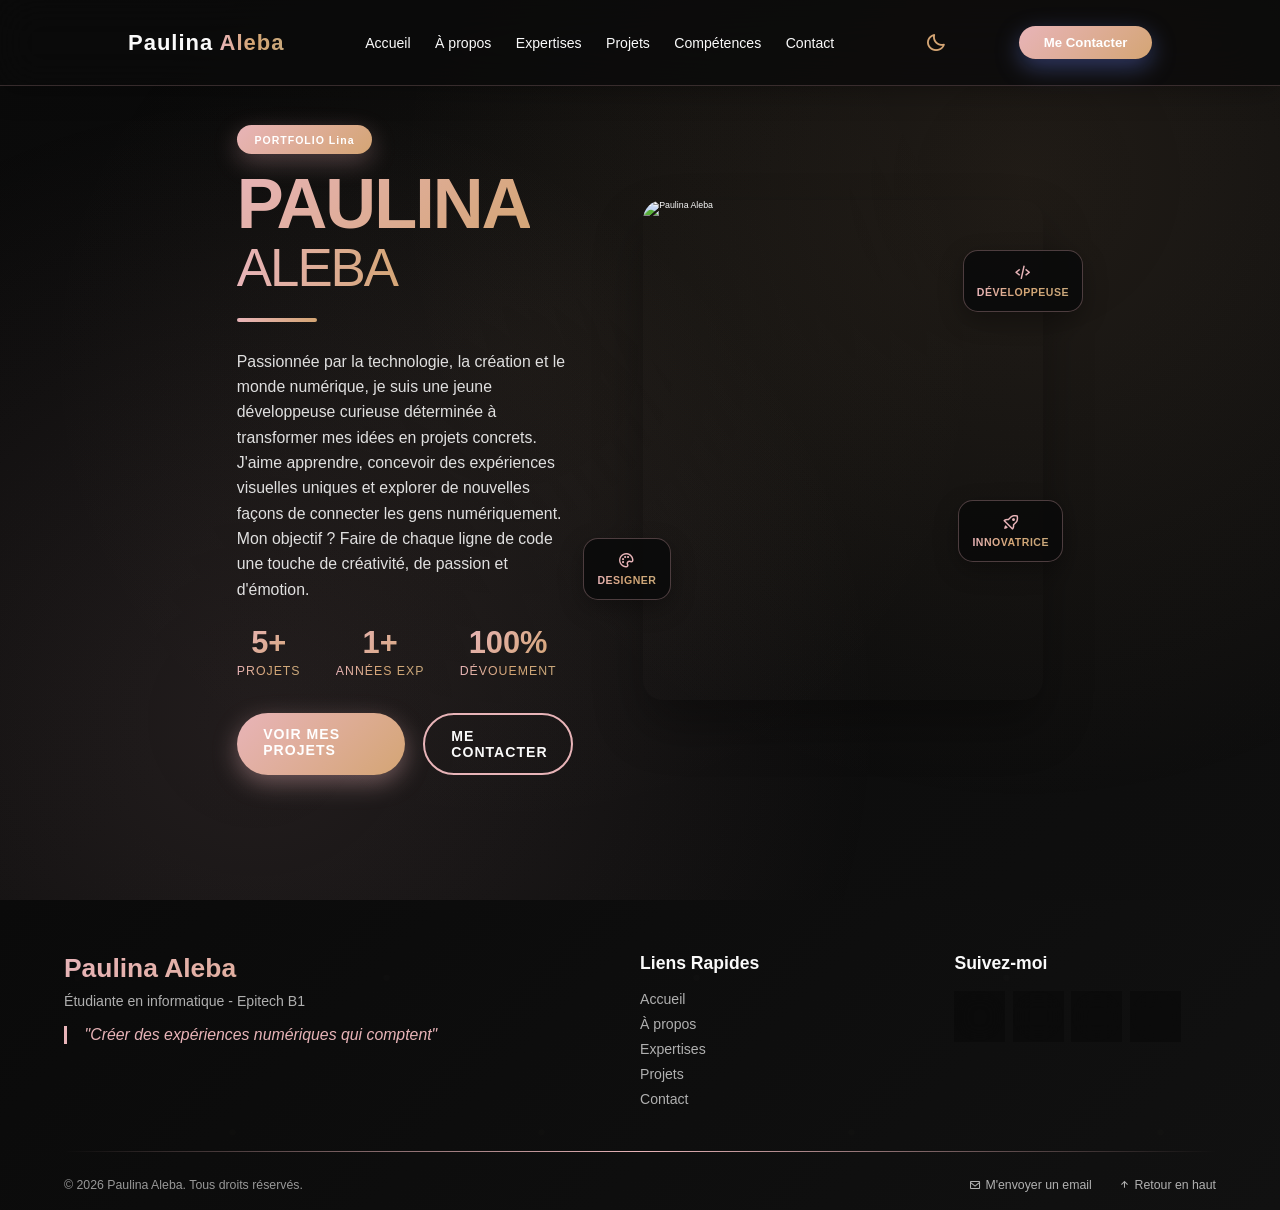
==== commit a6b177c8: "[MODIFY] Portfolio" ====
--- a/html/index.html
+++ b/html/index.html
@@ -23,11 +23,12 @@
     <nav class="navbar">
         <a href="index.html" class="active">Accueil</a>
         <a href="about.html">À propos</a>
-        <a href="services.html">Services</a>
+        <a href="expertises.html">Expertises</a>
         <a href="projects.html">Projets</a>
         <a href="competencies.html">Compétences</a>
         <a href="contact.html">Contact</a>
     </nav>
+
 
     <button class="theme-toggle" id="theme-toggle" aria-label="Changer de thème">
         <i class="bx bx-moon"></i>
@@ -102,8 +103,9 @@
         <div class="footer-main">
             <div class="footer-brand">
                 <h3>Paulina Aleba</h3>
-                <p>Etudiante en informatique</p>
+                <p>Étudiante en informatique - Epitech B1</p>
                 <div class="footer-quote">
+
                     "Créer des expériences numériques qui comptent"
                 </div>
             </div>
@@ -113,11 +115,12 @@
                 <ul>
                     <li><a href="index.html">Accueil</a></li>
                     <li><a href="about.html">À propos</a></li>
-                    <li><a href="services.html">Services</a></li>
+                    <li><a href="expertises.html">Expertises</a></li>
                     <li><a href="projects.html">Projets</a></li>
                     <li><a href="contact.html">Contact</a></li>
                 </ul>
             </div>
+
 
             <div class="footer-social">
                 <h4>Suivez-moi</h4>
@@ -162,4 +165,3 @@
     <script src="js/script.js"></script>
 </body>
 </html>
-
--- a/html/style.css
+++ b/html/style.css
@@ -10,36 +10,91 @@
 
 
 :root {
+    /* Couleurs de fond */
     --bg-color: #0a0a0a;
-    --second-bg-color: #161616;
-    --text-color: #f5f5f5;
-    --main-color: #ff4da6;
-    --accent-color: #00d2ff;
-    --highlight: #ffb347;
-    --gradient: linear-gradient(135deg, #667eea 0%, #764ba2 100%);
-    --shadow: 0 10px 30px rgba(0, 0, 0, 0.5);
-    --card-bg: rgba(10, 10, 10, 0.9);
-    --border-color: rgba(255, 77, 166, 0.2);
+    --second-bg-color: #111111;
+    --bg-tertiary: #1a1a1a;
+    --card-bg: #141414;
+    
+    /* Couleurs d'accent - Rose poudré & Copper */
+    --main-color: #e8b4b8;
+    --accent-color: #d4a574;
+    --accent-tertiary: #c9a87c;
+    
+    /* Couleurs de texte */
+    --text-color: #fafafa;
+    --text-secondary: #a0a0a0;
+    --text-muted: #6b6b6b;
+    
+    /* Couleurs dégradées */
+    --gradient: linear-gradient(135deg, #e8b4b8 0%, #d4a574 100%);
+    --gradient-dark: linear-gradient(135deg, #1a1a1a 0%, #0a0a0a 100%);
+    --gradient-glow: radial-gradient(ellipse at center, rgba(232, 180, 184, 0.15) 0%, transparent 70%);
+    
+    /* Ombres */
+    --shadow: 0 4px 30px rgba(0, 0, 0, 0.3);
+    --shadow-soft: 0 4px 30px rgba(0, 0, 0, 0.3);
+    --shadow-medium: 0 8px 40px rgba(0, 0, 0, 0.4);
+    --shadow-glow: 0 0 60px rgba(232, 180, 184, 0.2);
+    
+    /* Border */
+    --border-color: rgba(232, 180, 184, 0.2);
+    --border-subtle: rgba(255, 255, 255, 0.06);
+    --border-accent: rgba(232, 180, 184, 0.2);
+    
+    /* Header */
     --header-bg: rgba(10, 10, 10, 0.8);
-    --text-muted: rgba(245, 245, 245, 0.7);
-    --input-border: rgba(255, 77, 166, 0.3);
+    --input-border: rgba(232, 180, 184, 0.3);
+    
+    /* Typographie */
+    --font-display: 'Playfair Display', serif;
+    --font-body: 'DM Sans', sans-serif;
+    --font-mono: 'Space Grotesk', monospace;
+    
+    /* Espacements */
+    --spacing-xs: 0.5rem;
+    --spacing-sm: 1rem;
+    --spacing-md: 2rem;
+    --spacing-lg: 4rem;
+    --spacing-xl: 8rem;
+    --spacing-2xl: 12rem;
+    
+    /* Border radius */
+    --radius-sm: 8px;
+    --radius-md: 16px;
+    --radius-lg: 24px;
+    --radius-xl: 40px;
+    --radius-full: 50%;
 }
 
 /* Light Mode Variables */
 :root.light-mode {
-    --bg-color: #f8f9fa;
-    --second-bg-color: #e9ecef;
-    --text-color: #212529;
-    --main-color: #ff4da6;
-    --accent-color: #007bff;
-    --highlight: #ff6b35;
-    --gradient: linear-gradient(135deg, #667eea 0%, #764ba2 100%);
-    --shadow: 0 10px 30px rgba(0, 0, 0, 0.08);
-    --card-bg: rgba(255, 255, 255, 0.95);
-    --border-color: rgba(255, 77, 166, 0.2);
-    --header-bg: rgba(248, 249, 250, 0.95);
-    --text-muted: rgba(108, 117, 125, 0.8);
-    --input-border: rgba(102, 126, 234, 0.3);
+    --bg-color: #faf9f7;
+    --second-bg-color: #f0eeeb;
+    --bg-tertiary: #e8e5e0;
+    --card-bg: #ffffff;
+    
+    --main-color: #d4a574;
+    --accent-color: #c9a87c;
+    
+    --text-color: #1a1a1a;
+    --text-secondary: #4a4a4a;
+    --text-muted: #8a8a8a;
+    
+    --gradient: linear-gradient(135deg, #d4a574 0%, #c9a87c 100%);
+    --gradient-glow: radial-gradient(ellipse at center, rgba(212, 165, 116, 0.1) 0%, transparent 70%);
+    
+    --shadow: 0 4px 30px rgba(0, 0, 0, 0.08);
+    --shadow-soft: 0 4px 30px rgba(0, 0, 0, 0.08);
+    --shadow-medium: 0 8px 40px rgba(0, 0, 0, 0.12);
+    --shadow-glow: 0 0 60px rgba(212, 165, 116, 0.15);
+    
+    --border-color: rgba(212, 165, 116, 0.3);
+    --border-subtle: rgba(0, 0, 0, 0.06);
+    --border-accent: rgba(212, 165, 116, 0.3);
+    
+    --header-bg: rgba(250, 249, 247, 0.95);
+    --input-border: rgba(212, 165, 116, 0.3);
 }
 
 /* Theme Toggle Button */
@@ -61,7 +116,7 @@
 }
 
 .theme-toggle:hover {
-    background: rgba(255, 77, 166, 0.1);
+    background: rgba(232, 180, 184, 0.1);
     transform: scale(1.1);
 }
 
@@ -96,9 +151,9 @@
     width: 100%;
     height: 100%;
     background:
-        radial-gradient(circle at 20% 80%, rgba(255, 77, 166, 0.1) 0%, transparent 50%),
-        radial-gradient(circle at 80% 20%, rgba(0, 210, 255, 0.1) 0%, transparent 50%),
-        radial-gradient(circle at 40% 40%, rgba(102, 126, 234, 0.05) 0%, transparent 50%);
+        radial-gradient(circle at 20% 80%, rgba(232, 180, 184, 0.1) 0%, transparent 50%),
+        radial-gradient(circle at 80% 20%, rgba(212, 165, 116, 0.1) 0%, transparent 50%),
+        radial-gradient(circle at 40% 40%, rgba(201, 168, 124, 0.05) 0%, transparent 50%);
     animation: floatingOrbs 20s ease-in-out infinite;
     pointer-events: none;
     z-index: -1;
@@ -159,7 +214,7 @@
 }
 
 span {
-    background: linear-gradient(90deg, #00d2ff 0%, #3a7bd5 40%, #ff4da6 100%);
+    background: linear-gradient(90deg, #e8b4b8 0%, #d4a574 50%, #c9a87c 100%);
     background-clip: text;
     -webkit-background-clip: text;
     color: transparent;
@@ -288,7 +343,7 @@
     font-weight: 600;
     display: inline-block;
     margin-bottom: 2rem;
-    box-shadow: 0 8px 25px rgba(255, 77, 166, 0.3);
+    box-shadow: 0 8px 25px rgba(232, 180, 184, 0.3);
     letter-spacing: 1px;
 }
 
@@ -384,12 +439,12 @@
 .magazine-btn.primary {
     background: linear-gradient(135deg, var(--main-color), var(--accent-color));
     color: white;
-    box-shadow: 0 8px 25px rgba(255, 77, 166, 0.4);
+    box-shadow: 0 8px 25px rgba(232, 180, 184, 0.4);
 }
 
 .magazine-btn.primary:hover {
     transform: translateY(-3px);
-    box-shadow: 0 15px 35px rgba(255, 77, 166, 0.6);
+    box-shadow: 0 15px 35px rgba(232, 180, 184, 0.6);
 }
 
 .magazine-btn.secondary {
@@ -436,7 +491,7 @@
     left: 0;
     right: 0;
     bottom: 0;
-    background: linear-gradient(135deg, rgba(255, 77, 166, 0.1), rgba(0, 210, 255, 0.1));
+    background: linear-gradient(135deg, rgba(232, 180, 184, 0.1), rgba(212, 165, 116, 0.1));
     opacity: 0;
     transition: opacity 0.4s ease;
 }
@@ -458,7 +513,7 @@
     position: absolute;
     background: rgba(10, 10, 10, 0.9);
     backdrop-filter: blur(10px);
-    border: 1px solid rgba(255, 77, 166, 0.3);
+    border: 1px solid rgba(232, 180, 184, 0.3);
     border-radius: 15px;
     padding: 1.5rem;
     display: flex;
@@ -541,7 +596,7 @@
     height: 60px;
     background: rgba(10, 10, 10, 0.8);
     backdrop-filter: blur(10px);
-    border: 1px solid rgba(255, 77, 166, 0.3);
+    border: 1px solid rgba(232, 180, 184, 0.3);
     border-radius: 50%;
     color: var(--main-color);
     font-size: 2rem;
@@ -553,7 +608,7 @@
     background: var(--main-color);
     color: black;
     transform: translateY(-5px) scale(1.1);
-    box-shadow: 0 10px 30px rgba(255, 77, 166, 0.4);
+    box-shadow: 0 10px 30px rgba(232, 180, 184, 0.4);
 }
 
 .btn-group {
@@ -1033,7 +1088,7 @@
     left: -100%;
     width: 100%;
     height: 100%;
-    background: linear-gradient(90deg, transparent, rgba(255, 77, 166, 0.1), transparent);
+    background: linear-gradient(90deg, transparent, rgba(232, 180, 184, 0.1), transparent);
     transition: left 0.6s;
 }
 
@@ -1110,7 +1165,7 @@
     font-weight: 600;
     display: inline-block;
     margin-bottom: 3rem;
-    box-shadow: 0 8px 25px rgba(255, 77, 166, 0.3);
+    box-shadow: 0 8px 25px rgba(232, 180, 184, 0.3);
     letter-spacing: 1px;
     text-transform: uppercase;
 }
@@ -1261,7 +1316,7 @@
     left: -100%;
     width: 100%;
     height: 100%;
-    background: linear-gradient(90deg, transparent, rgba(255, 77, 166, 0.05), transparent);
+    background: linear-gradient(90deg, transparent, rgba(232, 180, 184, 0.05), transparent);
     transition: left 0.6s;
 }
 
@@ -1272,7 +1327,7 @@
 .service-magazine-card:hover {
     transform: translateY(-10px);
     border-color: var(--main-color);
-    box-shadow: 0 20px 40px rgba(255, 77, 166, 0.2);
+    box-shadow: 0 20px 40px rgba(232, 180, 184, 0.2);
 }
 
 .service-header {
@@ -1292,7 +1347,7 @@
     justify-content: center;
     font-size: 2.5rem;
     color: white;
-    box-shadow: 0 10px 30px rgba(255, 77, 166, 0.3);
+    box-shadow: 0 10px 30px rgba(232, 180, 184, 0.3);
 }
 
 .service-header h3 {
@@ -1327,7 +1382,7 @@
 }
 
 .service-tags span {
-    background: rgba(255, 77, 166, 0.1);
+    background: rgba(232, 180, 184, 0.1);
     color: var(--main-color);
     padding: 0.5rem 1rem;
     border-radius: 20px;
@@ -1355,7 +1410,7 @@
 .project-magazine-card:hover {
     transform: translateY(-15px);
     border-color: var(--main-color);
-    box-shadow: 0 25px 50px rgba(255, 77, 166, 0.2);
+    box-shadow: 0 25px 50px rgba(232, 180, 184, 0.2);
 }
 
 .project-image-wrapper {
@@ -1419,7 +1474,7 @@
 }
 
 .project-tech span {
-    background: rgba(0, 210, 255, 0.1);
+    background: rgba(212, 165, 116, 0.1);
     color: var(--accent-color);
     padding: 0.4rem 0.8rem;
     border-radius: 15px;
@@ -1456,7 +1511,7 @@
 
 .project-link:hover {
     transform: translateY(-2px);
-    box-shadow: 0 8px 20px rgba(255, 77, 166, 0.3);
+    box-shadow: 0 8px 20px rgba(232, 180, 184, 0.3);
 }
 
 /* CONTACT MAGAZINE STYLE */
@@ -1573,7 +1628,7 @@
     color: var(--text-color);
     background: transparent;
     border: none;
-    border-bottom: 2px solid rgba(255, 77, 166, 0.3);
+    border-bottom: 2px solid rgba(232, 180, 184, 0.3);
     outline: none;
     transition: all 0.3s ease;
 }
@@ -1630,7 +1685,7 @@
     left: 0;
     width: 100%;
     height: 100%;
-    background: url('data:image/svg+xml,<svg xmlns="http://www.w3.org/2000/svg" viewBox="0 0 100 100"><defs><pattern id="grain" width="100" height="100" patternUnits="userSpaceOnUse"><circle cx="25" cy="25" r="1" fill="rgba(255,77,166,0.1)"/><circle cx="75" cy="75" r="1" fill="rgba(0,210,255,0.1)"/></pattern></defs><rect width="100" height="100" fill="url(%23grain)"/></svg>');
+    background: url('data:image/svg+xml,<svg xmlns="http://www.w3.org/2000/svg" viewBox="0 0 100 100"><defs><pattern id="grain" width="100" height="100" patternUnits="userSpaceOnUse"><circle cx="25" cy="25" r="1" fill="rgba(232,180,184,0.1)"/><circle cx="75" cy="75" r="1" fill="rgba(212,165,116,0.1)"/></pattern></defs><rect width="100" height="100" fill="url(%23grain)"/></svg>');
     opacity: 0.1;
     pointer-events: none;
 }
@@ -1710,7 +1765,7 @@
     height: 50px;
     background: rgba(10, 10, 10, 0.8);
     backdrop-filter: blur(10px);
-    border: 1px solid rgba(255, 77, 166, 0.3);
+    border: 1px solid rgba(232, 180, 184, 0.3);
     border-radius: 50%;
     color: var(--main-color);
     font-size: 1.8rem;
@@ -1725,7 +1780,7 @@
     background: var(--main-color);
     color: black;
     transform: translateY(-5px) scale(1.1);
-    box-shadow: 0 10px 30px rgba(255, 77, 166, 0.4);
+    box-shadow: 0 10px 30px rgba(232, 180, 184, 0.4);
 }
 
 .footer-bottom {
@@ -2139,7 +2194,7 @@
     gap: 3rem;
     margin-bottom: 4rem;
     padding-bottom: 2rem;
-    border-bottom: 2px solid rgba(255, 77, 166, 0.2);
+    border-bottom: 2px solid rgba(232, 180, 184, 0.2);
 }
 
 .block-number {
@@ -2183,7 +2238,7 @@
     left: -100%;
     width: 100%;
     height: 100%;
-    background: linear-gradient(90deg, transparent, rgba(255, 77, 166, 0.05), transparent);
+    background: linear-gradient(90deg, transparent, rgba(232, 180, 184, 0.05), transparent);
     transition: left 0.6s;
 }
 
@@ -2194,7 +2249,7 @@
 .competency-card:hover {
     transform: translateY(-10px);
     border-color: var(--main-color);
-    box-shadow: 0 20px 40px rgba(255, 77, 166, 0.2);
+    box-shadow: 0 20px 40px rgba(232, 180, 184, 0.2);
 }
 
 .competency-icon {
@@ -2208,7 +2263,7 @@
     font-size: 2.5rem;
     color: white;
     margin-bottom: 2rem;
-    box-shadow: 0 10px 30px rgba(255, 77, 166, 0.3);
+    box-shadow: 0 10px 30px rgba(232, 180, 184, 0.3);
 }
 
 .competency-card h4 {
@@ -2226,7 +2281,7 @@
 .progress-bar {
     width: 100%;
     height: 8px;
-    background: rgba(255, 77, 166, 0.1);
+    background: rgba(232, 180, 184, 0.1);
     border-radius: 10px;
     overflow: hidden;
     margin-bottom: 1rem;
@@ -2237,7 +2292,7 @@
     background: linear-gradient(90deg, var(--main-color), var(--accent-color));
     border-radius: 10px;
     transition: width 1s ease;
-    box-shadow: 0 0 10px rgba(255, 77, 166, 0.5);
+    box-shadow: 0 0 10px rgba(232, 180, 184, 0.5);
 }
 
 .progress-label {
@@ -2261,20 +2316,20 @@
 }
 
 .project-tag {
-    background: rgba(0, 210, 255, 0.1);
+    background: rgba(212, 165, 116, 0.1);
     color: var(--accent-color);
     padding: 0.5rem 1rem;
     border-radius: 20px;
     font-size: 1.2rem;
     font-weight: 500;
-    border: 1px solid rgba(0, 210, 255, 0.3);
+    border: 1px solid rgba(212, 165, 116, 0.3);
 }
 
 .competency-evidence {
     font-size: 1.3rem;
     color: rgba(245, 245, 245, 0.7);
     padding: 1.5rem;
-    background: rgba(255, 77, 166, 0.05);
+    background: rgba(232, 180, 184, 0.05);
     border-left: 3px solid var(--main-color);
     border-radius: 5px;
 }
@@ -2325,9 +2380,9 @@
 
 .assessment-item {
     padding: 2rem;
-    background: rgba(255, 77, 166, 0.05);
+    background: rgba(232, 180, 184, 0.05);
     border-radius: 15px;
-    border: 1px solid rgba(255, 77, 166, 0.1);
+    border: 1px solid rgba(232, 180, 184, 0.1);
 }
 
 .assessment-icon {
@@ -2377,9 +2432,9 @@
     margin-top: 6rem;
     text-align: center;
     padding: 4rem;
-    background: linear-gradient(135deg, rgba(255, 77, 166, 0.1), rgba(0, 210, 255, 0.1));
+    background: linear-gradient(135deg, rgba(232, 180, 184, 0.1), rgba(212, 165, 116, 0.1));
     border-radius: 20px;
-    border: 2px solid rgba(255, 77, 166, 0.3);
+    border: 2px solid rgba(232, 180, 184, 0.3);
 }
 
 .cv-download-section h3 {
@@ -2593,6 +2648,79 @@
         opacity: 1;
         transform: translateY(0) scale(1);
     }
+}
+
+/* PAGE TRANSITION OVERLAY */
+.page-transition {
+    position: fixed;
+    top: 0;
+    left: 0;
+    width: 100%;
+    height: 100%;
+    background: linear-gradient(135deg, var(--main-color), var(--accent-color));
+    z-index: 9999;
+    pointer-events: none;
+    opacity: 0;
+    visibility: hidden;
+    transition: opacity 0.4s ease, visibility 0.4s ease;
+}
+
+.page-transition.active {
+    opacity: 1;
+    visibility: visible;
+}
+
+.page-transition.slide-up {
+    animation: slideUp 0.6s ease-in-out forwards;
+}
+
+.page-transition.slide-down {
+    animation: slideDown 0.6s ease-in-out forwards;
+}
+
+@keyframes slideUp {
+    0% {
+        transform: translateY(100%);
+        opacity: 1;
+        visibility: visible;
+    }
+    100% {
+        transform: translateY(0);
+        opacity: 1;
+        visibility: visible;
+    }
+}
+
+@keyframes slideDown {
+    0% {
+        transform: translateY(0);
+        opacity: 1;
+        visibility: visible;
+    }
+    100% {
+        transform: translateY(-100%);
+        opacity: 1;
+        visibility: visible;
+    }
+}
+
+/* Page entrance animation */
+.page-content {
+    opacity: 0;
+    transform: translateY(20px);
+    animation: pageEnter 0.6s ease-out 0.3s forwards;
+}
+
+@keyframes pageEnter {
+    to {
+        opacity: 1;
+        transform: translateY(0);
+    }
+}
+
+/* Prevent scroll during transition */
+body.transitioning {
+    overflow: hidden;
 }
 
 /* LIGHT MODE OVERRIDES - Fix hardcoded color */
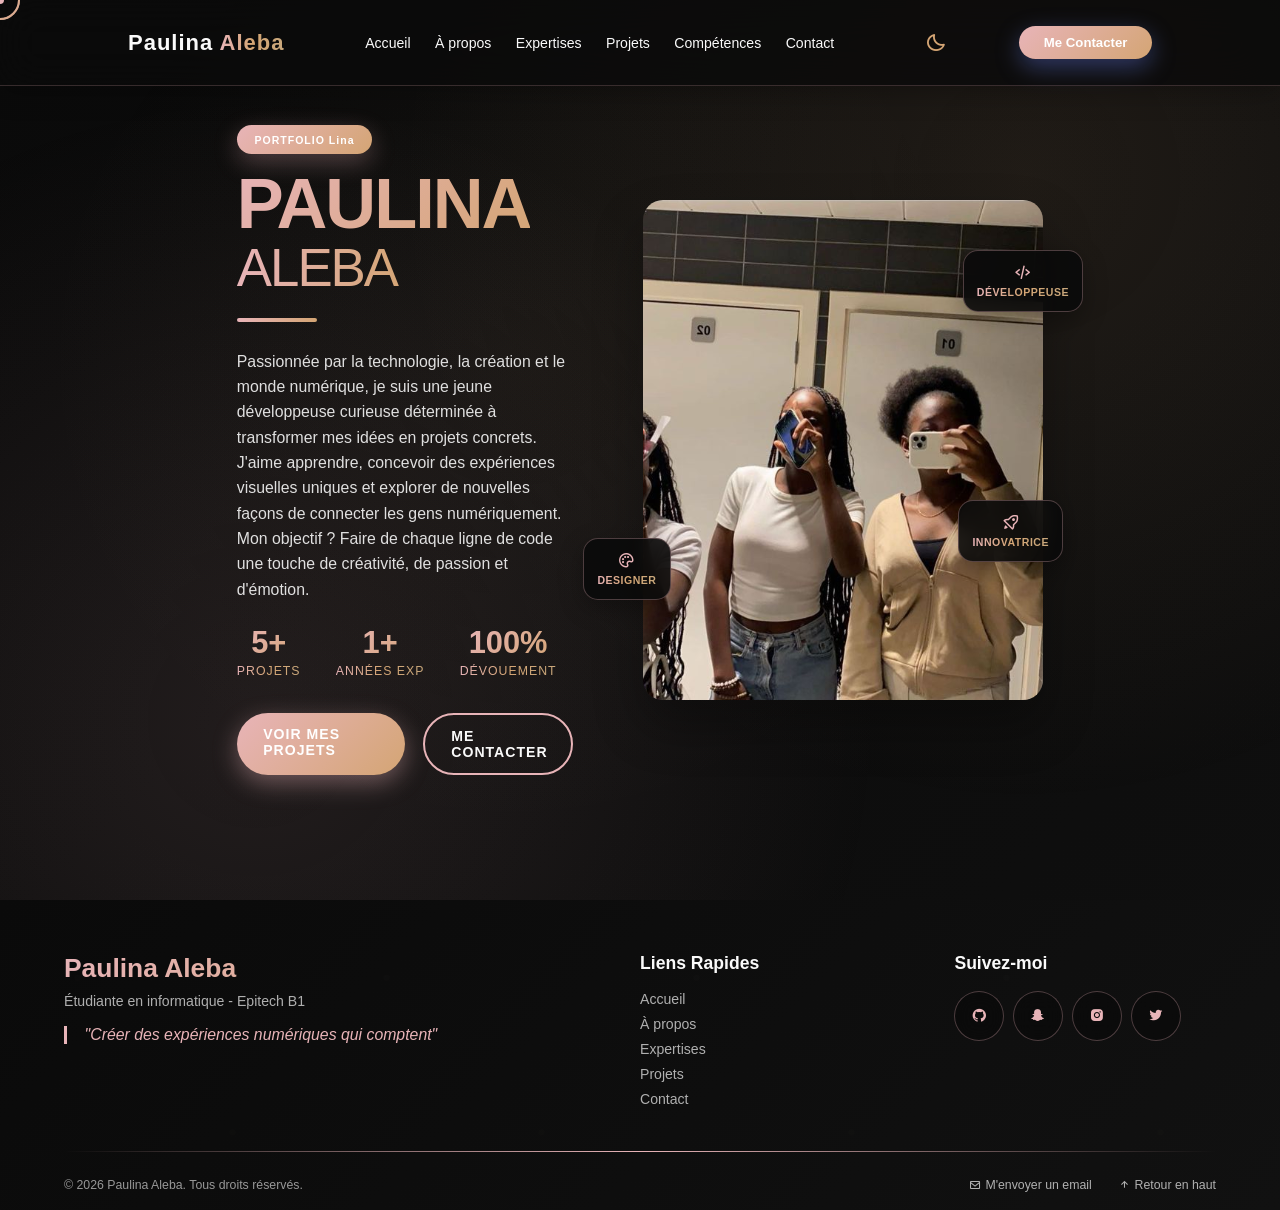
==== commit 20e23bc5: "[FIX] Modicfaction" ====
--- a/html/index.html
+++ b/html/index.html
@@ -77,7 +77,7 @@
 
         <div class="hero-image">
             <div class="image-frame">
-                <img src="../images/image.jpg" alt="Paulina Aleba">
+                <img src="images/image.jpg" alt="Paulina Aleba">
                 <div class="image-overlay"></div>
             </div>
             <div class="floating-elements">
--- a/html/style.css
+++ b/html/style.css
@@ -380,6 +380,7 @@
     border-radius: 2px;
 }
 
+
 .magazine-description {
     font-size: 1.8rem;
     line-height: 1.6;
@@ -476,6 +477,8 @@
 
 .image-frame:hover {
     transform: scale(1.05) rotate(2deg);
+    box-shadow: 0 0 40px var(--main-color),
+                0 25px 50px rgba(0, 0, 0, 0.4);
 }
 
 .image-frame img {
@@ -483,6 +486,11 @@
     height: 500px;
     object-fit: cover;
     display: block;
+    transition: transform 0.6s ease;
+}
+
+.image-frame:hover img {
+    transform: scale(1.1);
 }
 
 .image-overlay {
@@ -491,13 +499,43 @@
     left: 0;
     right: 0;
     bottom: 0;
-    background: linear-gradient(135deg, rgba(232, 180, 184, 0.1), rgba(212, 165, 116, 0.1));
+    background: linear-gradient(135deg, rgba(232, 180, 184, 0.2), rgba(212, 165, 116, 0.2));
     opacity: 0;
     transition: opacity 0.4s ease;
 }
 
 .image-frame:hover .image-overlay {
     opacity: 1;
+}
+
+/* Floating card for about section */
+.about-card {
+    position: absolute;
+    bottom: 30px;
+    right: -20px;
+    background: var(--card-bg);
+    backdrop-filter: blur(10px);
+    border: 1px solid var(--border-color);
+    border-radius: 16px;
+    padding: 1.5rem 2rem;
+    display: flex;
+    align-items: center;
+    gap: 1rem;
+    box-shadow: 0 10px 30px rgba(0, 0, 0, 0.3);
+    animation: floatCard 6s ease-in-out infinite;
+}
+
+.about-card i {
+    font-size: 2rem;
+    color: var(--main-color);
+}
+
+.about-card span {
+    font-size: 1.4rem;
+    font-weight: 600;
+    color: var(--text-color);
+    text-transform: uppercase;
+    letter-spacing: 0.5px;
 }
 
 .floating-elements {
@@ -852,13 +890,8 @@
     .service-box {
         max-width: 80%;
     }
-}
-
-@media (max-width: 600px) {
-    html {
-        font-size: 50%;
-    }
-
+
+    /* TABLET - Show hamburger menu */
     .header {
         padding: 1rem 5%;
     }
@@ -869,6 +902,9 @@
 
     #menu-icon {
         display: block;
+        font-size: 2.5rem;
+        cursor: pointer;
+        color: var(--accent-color);
     }
 
     .navbar {
@@ -877,10 +913,11 @@
         left: 0;
         width: 100%;
         padding: 1rem 5%;
-        background: rgba(10, 10, 10, 0.9);
+        background: rgba(10, 10, 10, 0.95);
         backdrop-filter: blur(15px);
         border-top: 1px solid rgba(255, 255, 255, 0.08);
         display: none;
+        z-index: 999;
     }
 
     .navbar.active {
@@ -890,7 +927,14 @@
     .navbar a {
         display: block;
         margin: 1rem 0;
-        font-size: 1.4rem;
+        font-size: 1.6rem;
+        padding: 0.5rem 0;
+    }
+}
+
+@media (max-width: 600px) {
+    html {
+        font-size: 50%;
     }
 
     section {
@@ -1194,104 +1238,437 @@
     margin-top: 1rem;
 }
 
-/* ABOUT MAGAZINE STYLE */
-.about-grid {
+/* ABOUT SECTION - PREMIUM DARK DESIGN */
+.about {
+    min-height: 100vh;
+    display: flex;
+    align-items: center;
+    padding: 8rem 5%;
+    background: var(--bg-color);
+    position: relative;
+}
+
+.about-container {
+    max-width: 1400px;
+    margin: 0 auto;
+    width: 100%;
+}
+
+.about-wrapper {
     display: grid;
-    grid-template-columns: 1fr 1fr;
-    gap: 8rem;
+    grid-template-columns: 45% 55%;
+    gap: 5rem;
     align-items: center;
 }
 
-.about-text {
+/* Image Side */
+.about-visual {
     position: relative;
 }
 
-.text-quote {
-    font-size: 2.2rem;
-    font-style: italic;
-    color: rgba(245, 245, 245, 0.9);
-    line-height: 1.4;
+.image-container {
+    position: relative;
+    background: var(--card-bg);
+    padding: 2rem;
+    border-radius: 4px;
+    box-shadow: 0 25px 50px -12px rgba(0, 0, 0, 0.5);
+}
+
+.image-container::before {
+    content: '';
+    position: absolute;
+    top: 1rem;
+    left: 1rem;
+    right: -1rem;
+    bottom: -1rem;
+    border: 1px solid var(--main-color);
+    border-radius: 4px;
+    z-index: -1;
+    opacity: 0.3;
+}
+
+.image-container img {
+    width: 100%;
+    height: auto;
+    display: block;
+    border-radius: 4px;
+    transition: transform 0.5s ease;
+}
+
+.image-container:hover img {
+    transform: scale(1.03);
+}
+
+.image-caption {
+    position: absolute;
+    bottom: -1.5rem;
+    right: 2rem;
+    background: var(--main-color);
+    color: var(--bg-color);
+    padding: 0.8rem 1.5rem;
+    font-size: 1.2rem;
+    font-weight: 600;
+    border-radius: 4px;
+    box-shadow: 0 10px 25px rgba(232, 180, 184, 0.3);
+}
+
+/* Content Side */
+.about-details {
+    padding: 1rem 0;
+}
+
+.section-tag {
+    display: inline-block;
+    font-size: 1.1rem;
+    font-weight: 500;
+    text-transform: uppercase;
+    letter-spacing: 4px;
+    color: var(--main-color);
+    margin-bottom: 1.5rem;
+    padding-bottom: 0.5rem;
+    border-bottom: 2px solid var(--main-color);
+}
+
+.about-heading {
+    font-size: 4.5rem;
+    font-weight: 700;
+    color: var(--text-color);
+    line-height: 1.1;
     margin-bottom: 2rem;
-    position: relative;
-}
-
-.text-quote::before {
-    content: '"';
-    font-size: 8rem;
+    letter-spacing: -1px;
+}
+
+.about-heading span {
+    display: block;
+    font-weight: 300;
+    font-size: 3rem;
+    color: var(--text-secondary);
+    margin-top: 0.5rem;
+    letter-spacing: 0;
+}
+
+.about-bio {
+    font-size: 1.7rem;
+    line-height: 1.8;
+    color: var(--text-secondary);
+    margin-bottom: 2rem;
+}
+
+.highlight-text {
     color: var(--main-color);
-    position: absolute;
-    top: -2rem;
-    left: -3rem;
-    opacity: 0.3;
-}
-
-.text-description {
+    font-weight: 500;
+}
+
+.about-divider {
+    width: 60px;
+    height: 3px;
+    background: var(--gradient);
+    margin: 2rem 0;
+    border-radius: 2px;
+}
+
+.info-grid {
+    display: grid;
+    grid-template-columns: repeat(2, 1fr);
+    gap: 2rem;
+    margin-top: 2rem;
+}
+
+.info-box {
+    background: var(--card-bg);
+    padding: 1.5rem;
+    border-radius: 4px;
+    border-left: 3px solid var(--main-color);
+    transition: all 0.3s ease;
+}
+
+.info-box:hover {
+    transform: translateX(5px);
+    box-shadow: 0 5px 20px rgba(232, 180, 184, 0.2);
+}
+
+.info-box h4 {
+    font-size: 1.4rem;
+    color: var(--text-muted);
+    margin-bottom: 0.5rem;
+    font-weight: 500;
+}
+
+.info-box p {
     font-size: 1.6rem;
-    line-height: 1.6;
-    color: rgba(245, 245, 245, 0.8);
-    margin-bottom: 3rem;
-}
-
-.about-highlights {
-    display: flex;
-    gap: 3rem;
-    margin-bottom: 4rem;
-}
-
-.highlight-item {
-    text-align: center;
-}
-
-.highlight-number {
-    display: block;
-    font-size: 4rem;
-    font-weight: 900;
-    background: linear-gradient(135deg, var(--main-color), var(--accent-color));
-    -webkit-background-clip: text;
-    -webkit-text-fill-color: transparent;
-    background-clip: text;
-    line-height: 1;
-    margin-bottom: 0.5rem;
-}
-
-.highlight-label {
-    font-size: 1.4rem;
-    color: rgba(245, 245, 245, 0.7);
-    text-transform: uppercase;
-    letter-spacing: 1px;
-}
-
-.about-image {
-    position: relative;
-}
-
-.magazine-frame {
-    border-radius: 20px;
-    overflow: hidden;
-    box-shadow: 0 25px 50px rgba(0, 0, 0, 0.3);
-    transition: all 0.6s ease;
-}
-
-.magazine-frame:hover {
-    transform: scale(1.05) rotate(2deg);
-}
-
-.magazine-frame img {
-    width: 100%;
-    height: 500px;
-    object-fit: cover;
-    display: block;
-}
-
-.image-caption {
-    text-align: center;
-    margin-top: 2rem;
-    font-size: 1.4rem;
-    color: rgba(245, 245, 245, 0.7);
-    font-style: italic;
+    color: var(--text-color);
+    font-weight: 600;
+}
+
+/* ============================================
+   RESPONSIVE DESIGN - TOUS LES ÉCRANS
+   ============================================ */
+
+/* Desktop Large (1400px+) */
+@media (max-width: 1600px) {
+    .about-wrapper {
+        gap: 4rem;
+    }
+    
+    .about-heading {
+        font-size: 4rem;
+    }
+    
+    .about-heading span {
+        font-size: 2.8rem;
+    }
+}
+
+/* Laptop (1024px - 1200px) */
+@media (max-width: 1200px) {
+    .about-wrapper {
+        gap: 3.5rem;
+    }
+    
+    .about-heading {
+        font-size: 3.5rem;
+    }
+    
+    .about-heading span {
+        font-size: 2.5rem;
+    }
+    
+    .about-bio {
+        font-size: 1.6rem;
+    }
+}
+
+/* Tablet Landscape (768px - 1024px) - Style Hamburger */
+@media (max-width: 1024px) {
+    .about {
+        padding: 6rem 4%;
+        min-height: auto;
+    }
+    
+    .about-wrapper {
+        display: flex;
+        flex-direction: column;
+        gap: 2.5rem;
+    }
+    
+    .about-visual {
+        width: 100%;
+        max-width: 450px;
+        margin: 0 auto;
+    }
+    
+    .image-container {
+        padding: 1rem;
+    }
+    
+    .image-container::before {
+        top: 0.5rem;
+        left: 0.5rem;
+        right: -0.5rem;
+        bottom: -0.5rem;
+    }
+    
+    .image-container img {
+        width: 100%;
+    }
+    
+    .image-caption {
+        font-size: 1rem;
+        padding: 0.5rem 1rem;
+        right: 1rem;
+        bottom: -0.8rem;
+    }
+    
+    .about-details {
+        width: 100%;
+        padding: 0.5rem 0;
+        text-align: center;
+    }
+    
+    .section-tag {
+        font-size: 0.9rem;
+        letter-spacing: 3px;
+        margin-bottom: 1rem;
+        margin-left: auto;
+        margin-right: auto;
+    }
+    
+    .about-heading {
+        font-size: 2.8rem;
+        margin-bottom: 1.5rem;
+    }
+    
+    .about-heading span {
+        font-size: 2rem;
+        margin-top: 0.3rem;
+    }
+    
+    .about-bio {
+        font-size: 1.5rem;
+        margin-bottom: 1.5rem;
+        line-height: 1.7;
+    }
+    
+    .about-divider {
+        width: 50px;
+        height: 3px;
+        margin: 1.5rem auto;
+    }
+    
+    /* Style Hamburger - Info boxes en colonne */
+    .info-grid {
+        display: flex;
+        flex-direction: column;
+        gap: 1rem;
+        margin-top: 1.5rem;
+        justify-content: center;
+    }
+    
+    .info-box {
+        display: flex;
+        justify-content: space-between;
+        align-items: center;
+        padding: 1rem 1.2rem;
+        border-left: none;
+        border-bottom: 3px solid var(--main-color);
+        border-radius: 4px;
+    }
+    
+    .info-box:hover {
+        transform: translateY(-3px);
+    }
+    
+    .info-box h4 {
+        font-size: 1.1rem;
+        margin-bottom: 0;
+    }
+    
+    .info-box p {
+        font-size: 1.3rem;
+    }
+}
+
+/* Mobile Large (576px - 768px) */
+@media (max-width: 768px) {
+    .about-heading {
+        font-size: 2.5rem;
+    }
+    
+    .about-heading span {
+        font-size: 1.8rem;
+    }
+    
+    .about-bio {
+        font-size: 1.4rem;
+    }
+}
+
+/* Mobile Medium (480px - 576px) */
+@media (max-width: 576px) {
+    .about {
+        padding: 5rem 3%;
+    }
+    
+    .about-wrapper {
+        gap: 2rem;
+    }
+    
+    .image-container {
+        padding: 0.8rem;
+    }
+    
+    .image-caption {
+        font-size: 0.9rem;
+        padding: 0.4rem 0.8rem;
+    }
+    
+    .about-heading {
+        font-size: 2rem;
+        letter-spacing: 0;
+    }
+    
+    .about-heading span {
+        font-size: 1.5rem;
+    }
+    
+    .about-bio {
+        font-size: 1.3rem;
+    }
+    
+    .section-tag {
+        font-size: 0.8rem;
+    }
+    
+    .info-box {
+        padding: 0.8rem 1rem;
+    }
+    
+    .info-box h4 {
+        font-size: 1rem;
+    }
+    
+    .info-box p {
+        font-size: 1.2rem;
+    }
+}
+
+/* Mobile Small (320px - 480px) */
+@media (max-width: 480px) {
+    .about {
+        padding: 4rem 2%;
+    }
+    
+    .about-heading {
+        font-size: 1.8rem;
+    }
+    
+    .about-heading span {
+        font-size: 1.3rem;
+    }
+    
+    .about-bio {
+        font-size: 1.2rem;
+    }
+    
+    .info-box {
+        flex-direction: column;
+        align-items: flex-start;
+        gap: 0.3rem;
+    }
+    
+    .info-box p {
+        font-size: 1.1rem;
+    }
+}
+
+/* Extra Small (below 320px) */
+@media (max-width: 320px) {
+    .about-heading {
+        font-size: 1.5rem;
+    }
+    
+    .about-bio {
+        font-size: 1.1rem;
+    }
+    
+    .image-container {
+        padding: 0.5rem;
+    }
+}
+
+
+/* Light mode adjustments */
+:root.light-mode .image-container {
+    background: var(--card-bg);
+    box-shadow: 0 25px 50px -12px rgba(0, 0, 0, 0.15);
+}
+
+:root.light-mode .info-box {
+    background: var(--second-bg-color);
 }
 
 /* SERVICES MAGAZINE STYLE */
+
 .services-magazine-grid {
     display: grid;
     grid-template-columns: repeat(auto-fit, minmax(400px, 1fr));
@@ -1517,103 +1894,357 @@
 /* CONTACT MAGAZINE STYLE */
 .contact-magazine-grid {
     display: grid;
-    grid-template-columns: 1fr 1fr;
-    gap: 8rem;
+    grid-template-columns: 1fr 1.2fr;
+    gap: 6rem;
     align-items: start;
+    position: relative;
+}
+
+/* Effet spotlight subtil qui suit la souris */
+.contact-magazine-grid::before {
+    content: '';
+    position: absolute;
+    width: 600px;
+    height: 600px;
+    background: radial-gradient(circle, rgba(232, 180, 184, 0.08) 0%, transparent 60%);
+    border-radius: 50%;
+    pointer-events: none;
+    opacity: 0;
+    transition: opacity 0.4s ease;
+    z-index: 0;
+    transform: translate(-50%, -50%);
+    left: var(--mouse-x, 50%);
+    top: var(--mouse-y, 50%);
+}
+
+.contact-magazine-grid:hover::before {
+    opacity: 1;
+}
+
+/* ============================================
+   CURSEUR LUXE - Design premium multi-couches
+   ============================================ */
+
+/* Masquer curseur natif sur tout le site */
+body, a, button, input, textarea, .magazine-btn, .gradient-btn, 
+.service-box, .project-card, .contact-item, .social-link,
+.info-box, .competency-card, .service-magazine-card, 
+.project-magazine-card, .theme-toggle, #menu-icon {
+    cursor: none !important;
+}
+
+/* Curseur principal - Cercle extérieur */
+.cursor-luxe {
+    width: 40px;
+    height: 40px;
+    border: 2px solid var(--main-color);
+    background: transparent;
+    border-radius: 50%;
+    position: fixed;
+    pointer-events: none;
+    z-index: 9999;
+    transform: translate(-50%, -50%) scale(0);
+    transition: transform 0.5s cubic-bezier(0.23, 1, 0.32, 1),
+                width 0.4s cubic-bezier(0.23, 1, 0.32, 1),
+                height 0.4s cubic-bezier(0.23, 1, 0.32, 1),
+                opacity 0.3s ease;
+    opacity: 0;
+}
+
+/* Curseur visible */
+.cursor-luxe.visible {
+    opacity: 1;
+    transform: translate(-50%, -50%) scale(1);
+}
+
+/* Point central */
+.cursor-luxe::before {
+    content: '';
+    position: absolute;
+    top: 50%;
+    left: 50%;
+    width: 8px;
+    height: 8px;
+    background: var(--main-color);
+    border-radius: 50%;
+    transform: translate(-50%, -50%) scale(0);
+    transition: transform 0.3s cubic-bezier(0.23, 1, 0.32, 1),
+                width 0.3s ease,
+                height 0.3s ease;
+}
+
+.cursor-luxe.visible::before {
+    transform: translate(-50%, -50%) scale(1);
+}
+
+/* Anneau extérieur pulsant */
+.cursor-luxe::after {
+    content: '';
+    position: absolute;
+    top: 50%;
+    left: 50%;
+    width: 100%;
+    height: 100%;
+    border: 2px solid var(--accent-color);
+    border-radius: 50%;
+    transform: translate(-50%, -50%) scale(1);
+    opacity: 0.6;
+    animation: pulseRing 2s ease-out infinite;
+}
+
+@keyframes pulseRing {
+    0% {
+        transform: translate(-50%, -50%) scale(1);
+        opacity: 0.3;
+    }
+    50% {
+        opacity: 0.1;
+    }
+    100% {
+        transform: translate(-50%, -50%) scale(1.8);
+        opacity: 0;
+    }
+}
+
+/* État hover - Expansion élégante */
+.cursor-luxe.hover {
+    width: 70px;
+    height: 70px;
+    border-color: var(--accent-color);
+    background: transparent;
+}
+
+.cursor-luxe.hover::before {
+    width: 12px;
+    height: 12px;
+    background: var(--accent-color);
+}
+
+/* État click - Impact visuel */
+.cursor-luxe.click {
+    transform: translate(-50%, -50%) scale(0.9);
+}
+
+.cursor-luxe.click::before {
+    transform: translate(-50%, -50%) scale(1.5);
+}
+
+/* Trail de particules */
+.cursor-trail {
+    position: fixed;
+    pointer-events: none;
+    z-index: 9998;
+    border-radius: 50%;
+    background: radial-gradient(circle, var(--main-color) 0%, transparent 70%);
+    opacity: 0;
+    transform: translate(-50%, -50%) scale(0);
+    transition: opacity 0.6s ease, transform 0.6s ease;
+}
+
+.cursor-trail.active {
+    opacity: 0.4;
+    transform: translate(-50%, -50%) scale(1);
+}
+
+/* Effet magnétique sur les éléments interactifs */
+.magnetic-hover {
+    transition: transform 0.3s cubic-bezier(0.23, 1, 0.32, 1);
+}
+
+/* Curseur sur texte sélectionnable */
+.cursor-luxe.text-hover {
+    width: 3px;
+    height: 24px;
+    border-radius: 2px;
+    background: linear-gradient(180deg, var(--main-color), var(--accent-color));
+    mix-blend-mode: difference;
+}
+
+.cursor-luxe.text-hover::before,
+.cursor-luxe.text-hover::after {
+    display: none;
+}
+
+/* Animation d'entrée fluide */
+@keyframes cursorEnter {
+    0% {
+        transform: translate(-50%, -50%) scale(0) rotate(-180deg);
+        opacity: 0;
+    }
+    100% {
+        transform: translate(-50%, -50%) scale(1) rotate(0deg);
+        opacity: 1;
+    }
+}
+
+.cursor-luxe.visible {
+    animation: cursorEnter 0.6s cubic-bezier(0.23, 1, 0.32, 1) forwards;
+}
+
+/* Mode sombre/clair adaptation */
+:root.light-mode .cursor-luxe {
+    mix-blend-mode: normal;
+    background: linear-gradient(white, white) padding-box,
+                linear-gradient(135deg, var(--main-color), var(--accent-color)) border-box;
+}
+
+:root.light-mode .cursor-luxe::before {
+    background: linear-gradient(135deg, var(--main-color), var(--accent-color));
+}
+
+/* Mobile - Restaurer curseur natif */
+@media (pointer: coarse), (max-width: 1024px) {
+    body, a, button, input, textarea {
+        cursor: auto !important;
+    }
+    
+    .cursor-luxe,
+    .cursor-trail {
+        display: none !important;
+    }
 }
 
 .contact-info {
     display: flex;
     flex-direction: column;
-    gap: 4rem;
+    gap: 3rem;
 }
 
 .contact-intro h3 {
-    font-size: 3rem;
+    font-size: 2.8rem;
     font-weight: 700;
-    margin-bottom: 1rem;
+    margin-bottom: 0.8rem;
     color: var(--text-color);
+    line-height: 1.2;
 }
 
 .contact-intro p {
-    font-size: 1.6rem;
-    line-height: 1.6;
-    color: rgba(245, 245, 245, 0.8);
+    font-size: 1.5rem;
+    line-height: 1.7;
+    color: var(--text-secondary);
 }
 
 .contact-details {
     display: flex;
     flex-direction: column;
-    gap: 2rem;
+    gap: 1.5rem;
 }
 
 .contact-item {
     display: flex;
     align-items: center;
-    gap: 2rem;
+    gap: 1.8rem;
+    padding: 1.2rem;
+    background: var(--card-bg);
+    border: 1px solid var(--border-color);
+    border-radius: 16px;
+    transition: all 0.3s ease;
+    position: relative;
+    overflow: hidden;
+}
+
+.contact-item::before {
+    content: '';
+    position: absolute;
+    top: 0;
+    left: 0;
+    width: 100%;
+    height: 100%;
+    background: linear-gradient(135deg, rgba(232, 180, 184, 0.15), rgba(212, 165, 116, 0.1));
+    opacity: 0;
+    transition: opacity 0.4s ease;
+    z-index: 0;
+}
+
+.contact-item:hover::before {
+    opacity: 1;
+}
+
+.contact-item:hover {
+    border-color: var(--main-color);
+    transform: translateY(-4px);
+    box-shadow: 0 20px 40px rgba(232, 180, 184, 0.2);
+}
+
+.contact-item:hover .contact-icon {
+    transform: scale(1.1);
+    box-shadow: 0 8px 25px rgba(232, 180, 184, 0.4);
 }
 
 .contact-icon {
-    width: 60px;
-    height: 60px;
+    width: 50px;
+    height: 50px;
     background: linear-gradient(135deg, var(--main-color), var(--accent-color));
-    border-radius: 50%;
+    border-radius: 12px;
     display: flex;
     align-items: center;
     justify-content: center;
-    font-size: 2rem;
+    font-size: 1.8rem;
     color: white;
     flex-shrink: 0;
+    box-shadow: 0 4px 15px rgba(232, 180, 184, 0.3);
+    transition: all 0.3s ease;
+    position: relative;
+    z-index: 1;
 }
 
 .contact-text h4 {
-    font-size: 1.8rem;
+    font-size: 1.5rem;
     font-weight: 600;
-    margin-bottom: 0.5rem;
+    margin-bottom: 0.3rem;
     color: var(--text-color);
 }
 
 .contact-text p {
-    font-size: 1.4rem;
-    color: rgba(245, 245, 245, 0.7);
-}
-
-.contact-cta {
-    text-align: center;
-}
-
-.contact-cta p {
-    font-size: 1.4rem;
-    color: rgba(245, 245, 245, 0.7);
-    margin-bottom: 2rem;
+    font-size: 1.3rem;
+    color: var(--text-secondary);
 }
 
 .contact-form {
     background: var(--card-bg);
     backdrop-filter: blur(10px);
     border: 1px solid var(--border-color);
-    border-radius: 20px;
-    padding: 4rem;
+    border-radius: 24px;
+    padding: 3.5rem;
+    position: relative;
+    overflow: hidden;
+}
+
+.contact-form::before {
+    content: '';
+    position: absolute;
+    top: 0;
+    left: 0;
+    right: 0;
+    height: 4px;
+    background: linear-gradient(90deg, var(--main-color), var(--accent-color));
+}
+
+.form-header {
+    margin-bottom: 2.5rem;
 }
 
 .form-header h3 {
-    font-size: 2.5rem;
+    font-size: 2.2rem;
     font-weight: 700;
-    margin-bottom: 1rem;
+    margin-bottom: 0.6rem;
     color: var(--text-color);
 }
 
 .form-header p {
     font-size: 1.4rem;
-    color: rgba(245, 245, 245, 0.7);
-    margin-bottom: 3rem;
+    color: var(--text-secondary);
 }
 
 .form-group {
     display: grid;
     grid-template-columns: 1fr 1fr;
-    gap: 2rem;
-    margin-bottom: 2rem;
+    gap: 1.5rem;
+    margin-bottom: 1.5rem;
+}
+
+.input-wrapper {
+    position: relative;
 }
 
 .input-wrapper {
@@ -1623,14 +2254,15 @@
 .input-wrapper input,
 .input-wrapper textarea {
     width: 100%;
-    padding: 1.5rem 0;
-    font-size: 1.6rem;
+    padding: 1.4rem 1.2rem;
+    font-size: 1.5rem;
     color: var(--text-color);
-    background: transparent;
-    border: none;
-    border-bottom: 2px solid rgba(232, 180, 184, 0.3);
+    background: var(--bg-color);
+    border: 2px solid var(--border-color);
+    border-radius: 12px;
     outline: none;
     transition: all 0.3s ease;
+    font-family: inherit;
 }
 
 .input-wrapper textarea {
@@ -1638,24 +2270,20 @@
     min-height: 120px;
 }
 
-.input-line {
-    position: absolute;
-    bottom: 0;
-    left: 0;
-    width: 100%;
-    height: 2px;
-    background: linear-gradient(90deg, var(--main-color), var(--accent-color));
-    transform: scaleX(0);
-    transition: transform 0.3s ease;
-}
-
-.input-wrapper:focus-within .input-line {
-    transform: scaleX(1);
+.input-wrapper input::placeholder,
+.input-wrapper textarea::placeholder {
+    color: var(--text-muted);
+}
+
+.input-wrapper input:hover,
+.input-wrapper textarea:hover {
+    border-color: rgba(232, 180, 184, 0.5);
 }
 
 .input-wrapper input:focus,
 .input-wrapper textarea:focus {
-    border-bottom-color: var(--main-color);
+    border-color: var(--main-color);
+    box-shadow: 0 0 0 3px rgba(232, 180, 184, 0.1);
 }
 
 .full-width {
@@ -1668,6 +2296,127 @@
     align-items: center;
     justify-content: center;
     gap: 1rem;
+    margin-top: 1rem;
+    padding: 1.6rem;
+    font-size: 1.6rem;
+    font-weight: 600;
+    border: none;
+    border-radius: 12px;
+    background: linear-gradient(135deg, var(--main-color), var(--accent-color));
+    color: white;
+    cursor: pointer;
+    transition: all 0.3s ease;
+    box-shadow: 0 8px 25px rgba(232, 180, 184, 0.3);
+    position: relative;
+    overflow: hidden;
+}
+
+.magazine-btn.full-width::before {
+    content: '';
+    position: absolute;
+    top: 0;
+    left: -100%;
+    width: 100%;
+    height: 100%;
+    background: linear-gradient(90deg, transparent, rgba(255, 255, 255, 0.2), transparent);
+    transition: left 0.5s ease;
+}
+
+.magazine-btn.full-width:hover::before {
+    left: 100%;
+}
+
+.magazine-btn.full-width:hover {
+    transform: translateY(-3px);
+    box-shadow: 0 12px 35px rgba(232, 180, 184, 0.4);
+}
+
+.magazine-btn.full-width i {
+    font-size: 1.8rem;
+    transition: transform 0.3s ease;
+}
+
+.magazine-btn.full-width:hover i {
+    transform: translateX(4px);
+}
+
+/* Contact responsive */
+@media (max-width: 1024px) {
+    .contact-magazine-grid {
+        grid-template-columns: 1fr;
+        gap: 4rem;
+    }
+    
+    .contact-info {
+        order: 1;
+    }
+    
+    .contact-form {
+        order: 0;
+    }
+}
+
+@media (max-width: 768px) {
+    .contact-magazine-grid {
+        gap: 3rem;
+    }
+    
+    .contact-intro h3 {
+        font-size: 2.4rem;
+    }
+    
+    .contact-item {
+        padding: 1rem;
+    }
+    
+    .contact-icon {
+        width: 45px;
+        height: 45px;
+        font-size: 1.6rem;
+    }
+    
+    .contact-form {
+        padding: 2.5rem;
+        border-radius: 20px;
+    }
+    
+    .form-group {
+        grid-template-columns: 1fr;
+        gap: 1.2rem;
+    }
+    
+    .form-header h3 {
+        font-size: 2rem;
+    }
+}
+
+@media (max-width: 480px) {
+    .contact-intro h3 {
+        font-size: 2rem;
+    }
+    
+    .contact-text h4 {
+        font-size: 1.4rem;
+    }
+    
+    .contact-text p {
+        font-size: 1.2rem;
+    }
+    
+    .contact-form {
+        padding: 2rem;
+    }
+    
+    .input-wrapper input,
+    .input-wrapper textarea {
+        padding: 1.2rem 1rem;
+        font-size: 1.4rem;
+    }
+    
+    .magazine-btn.full-width {
+        padding: 1.4rem;
+        font-size: 1.5rem;
+    }
 }
 
 /* FOOTER MAGAZINE STYLE */
@@ -1836,7 +2585,7 @@
     }
 
     .about-grid,
-    .contact-magazine-grid {
+    .contact-grid {
         gap: 6rem;
     }
 
@@ -1875,7 +2624,7 @@
     }
 
     .about-grid,
-    .contact-magazine-grid {
+    .contact-grid {
         grid-template-columns: 1fr;
         gap: 4rem;
     }
@@ -1934,15 +2683,6 @@
         left: -2rem;
     }
 
-    .about-highlights {
-        flex-direction: column;
-        gap: 2rem;
-    }
-
-    .highlight-number {
-        font-size: 3rem;
-    }
-
     .services-magazine-grid,
     .projects-magazine-grid {
         grid-template-columns: 1fr;
@@ -2165,6 +2905,23 @@
     .footer-link {
         font-size: 1.3rem;
     }
+}
+
+/* COMPETENCIES SECTION */
+.competencies {
+    background: var(--bg-color);
+}
+
+.competencies-intro {
+    text-align: center;
+    max-width: 800px;
+    margin: 0 auto 6rem;
+}
+
+.competencies-intro p {
+    font-size: 1.8rem;
+    line-height: 1.6;
+    color: rgba(245, 245, 245, 0.8);
 }
 
 /* COMPETENCIES SECTION */
@@ -2771,3 +3528,20 @@
         background: var(--card-bg);
     }
 }
+
+/* Light mode contact form adjustments */
+:root.light-mode .contact-form {
+    background: var(--card-bg);
+}
+
+:root.light-mode .input-wrapper input,
+:root.light-mode .input-wrapper textarea {
+    background: var(--second-bg-color);
+    border-color: var(--border-color);
+}
+
+:root.light-mode .input-wrapper input:focus,
+:root.light-mode .input-wrapper textarea:focus {
+    border-color: var(--main-color);
+    box-shadow: 0 0 0 4px rgba(212, 165, 116, 0.15);
+}
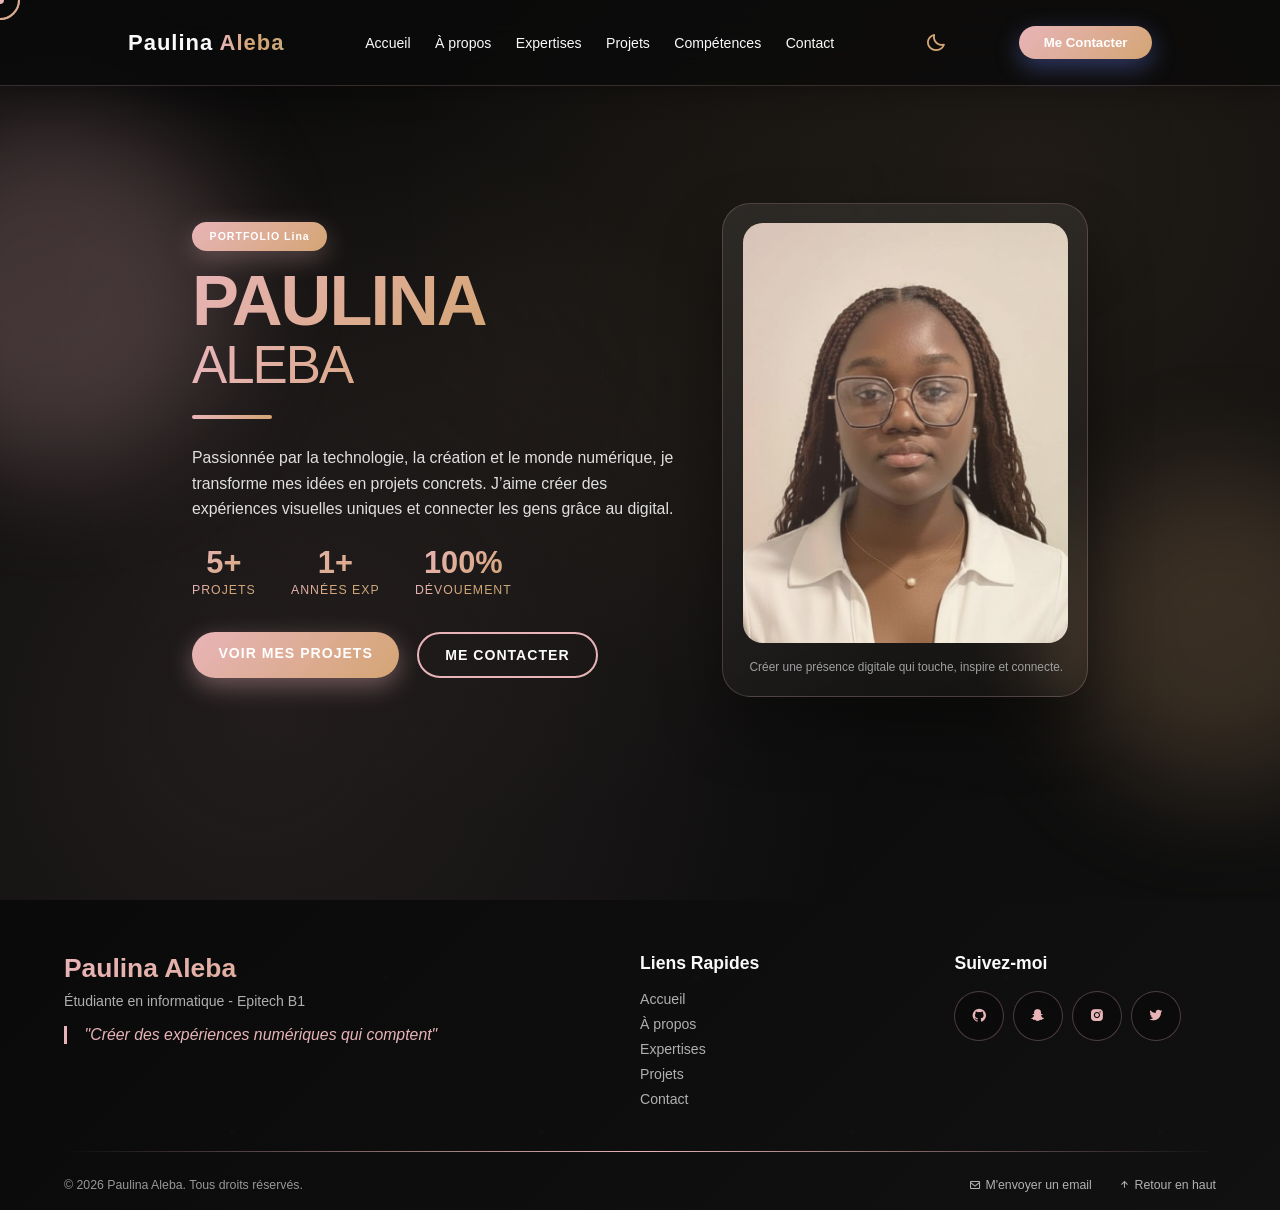
==== commit 9e72e690: "[FIX] Modicfaction" ====
--- a/html/index.html
+++ b/html/index.html
@@ -38,9 +38,12 @@
 
 </header>
 
-<section class="home magazine-layout" id="home">
-    <div class="magazine-hero">
-        <div class="hero-content">
+<section class="home magazine-layout editorial-home" id="home">
+    <div class="editorial-blob blob-left"></div>
+    <div class="editorial-blob blob-right"></div>
+
+    <div class="editorial-grid">
+        <div class="editorial-main magazine-main">
             <div class="magazine-badge">PORTFOLIO Lina</div>
             <h1 class="magazine-title">
                 <span class="highlight">PAULINA</span>
@@ -48,10 +51,10 @@
                 <span class="subtitle">ALEBA</span>
             </h1>
             <div class="magazine-divider"></div>
+
             <p class="magazine-description">
-                Passionnée par la technologie, la création et le monde numérique, je suis une jeune développeuse curieuse déterminée à transformer mes idées en projets concrets.
-                J'aime apprendre, concevoir des expériences visuelles uniques et explorer de nouvelles façons de connecter les gens numériquement.
-                Mon objectif ? Faire de chaque ligne de code une touche de créativité, de passion et d'émotion.
+                Passionnée par la technologie, la création et le monde numérique, je transforme mes idées en projets concrets.
+                J’aime créer des expériences visuelles uniques et connecter les gens grâce au digital.
             </p>
 
             <div class="magazine-stats">
@@ -75,26 +78,17 @@
             </div>
         </div>
 
-        <div class="hero-image">
-            <div class="image-frame">
-                <img src="images/image.jpg" alt="Paulina Aleba">
-                <div class="image-overlay"></div>
+        <aside class="editorial-side">
+            <div class="editorial-photo-wrap">
+                <img src="images/WhatsApp Image 2026-03-19 at 16.53.00.jpeg" alt="Portrait de Paulina Aleba">
+                <div class="photo-shine"></div>
             </div>
-            <div class="floating-elements">
-                <div class="floating-card card-1">
-                    <i class="bx bx-code-alt"></i>
-                    <span>Développeuse</span>
-                </div>
-                <div class="floating-card card-2">
-                    <i class="bx bx-palette"></i>
-                    <span>Designer</span>
-                </div>
-                <div class="floating-card card-3">
-                    <i class="bx bx-rocket"></i>
-                    <span>Innovatrice</span>
-                </div>
+
+            <div class="editorial-note">
+                <i class="bx bx-quote-left"></i>
+                <p>Créer une présence digitale qui touche, inspire et connecte.</p>
             </div>
-        </div>
+        </aside>
     </div>
 </section>
 
--- a/html/style.css
+++ b/html/style.css
@@ -142,6 +142,7 @@
     position: relative;
     overflow-x: hidden;
 }
+
 
 body::before {
     content: '';
@@ -2419,6 +2420,257 @@
     }
 }
 
+/* EDITORIAL HERO - OUT OF ORDINARY */
+.editorial-home {
+    position: relative;
+    isolation: isolate;
+    overflow: hidden;
+}
+
+.editorial-grid {
+    max-width: 1380px;
+    margin: 0 auto;
+    display: grid;
+    grid-template-columns: 1.15fr 0.85fr;
+    gap: 4rem;
+    align-items: center;
+}
+
+.editorial-main {
+    position: relative;
+    z-index: 2;
+}
+
+.editorial-kicker {
+    display: inline-block;
+    padding: 0.8rem 1.6rem;
+    border-radius: 999px;
+    font-size: 1.2rem;
+    letter-spacing: 2px;
+    font-weight: 700;
+    color: #fff;
+    background: linear-gradient(135deg, rgba(232, 180, 184, 0.95), rgba(212, 165, 116, 0.95));
+    box-shadow: 0 10px 30px rgba(232, 180, 184, 0.35);
+    margin-bottom: 2rem;
+}
+
+.editorial-title {
+    font-size: clamp(4.6rem, 7vw, 9.2rem);
+    line-height: 0.95;
+    font-weight: 900;
+    letter-spacing: -2px;
+    margin-bottom: 2.2rem;
+    text-transform: uppercase;
+    color: var(--text-color);
+}
+
+.editorial-title span {
+    background: linear-gradient(90deg, #f6c5cc 0%, #e8b4b8 45%, #d4a574 100%);
+    -webkit-background-clip: text;
+    background-clip: text;
+    color: transparent;
+}
+
+.editorial-lead {
+    font-size: 1.9rem;
+    line-height: 1.75;
+    color: rgba(245, 245, 245, 0.9);
+    max-width: 62ch;
+    margin-bottom: 3rem;
+}
+
+.editorial-actions {
+    display: flex;
+    flex-wrap: wrap;
+    gap: 1.2rem;
+    margin-bottom: 3rem;
+}
+
+.editorial-btn {
+    padding: 1.4rem 2.4rem;
+    border-radius: 999px;
+    font-size: 1.45rem;
+    font-weight: 700;
+    letter-spacing: 0.7px;
+    text-transform: uppercase;
+    transition: all 0.35s ease;
+    border: 1px solid transparent;
+}
+
+.editorial-btn-primary {
+    color: #fff;
+    background: linear-gradient(135deg, #e8b4b8 0%, #d4a574 100%);
+    box-shadow: 0 14px 35px rgba(232, 180, 184, 0.35);
+}
+
+.editorial-btn-primary:hover {
+    transform: translateY(-3px) scale(1.02);
+}
+
+.editorial-btn-ghost {
+    color: var(--text-color);
+    border-color: rgba(232, 180, 184, 0.5);
+    background: rgba(255, 255, 255, 0.03);
+    backdrop-filter: blur(10px);
+}
+
+.editorial-btn-ghost:hover {
+    border-color: var(--main-color);
+    background: rgba(232, 180, 184, 0.08);
+}
+
+.editorial-signature {
+    display: inline-flex;
+    align-items: center;
+    gap: 1rem;
+    color: var(--text-secondary);
+    font-size: 1.45rem;
+}
+
+.editorial-signature .line {
+    width: 54px;
+    height: 2px;
+    background: linear-gradient(90deg, var(--main-color), var(--accent-color));
+    border-radius: 2px;
+}
+
+.editorial-side {
+    background: linear-gradient(160deg, rgba(255, 255, 255, 0.08), rgba(255, 255, 255, 0.02));
+    border: 1px solid rgba(232, 180, 184, 0.22);
+    border-radius: 28px;
+    padding: 2.2rem;
+    backdrop-filter: blur(16px);
+    box-shadow: 0 30px 60px rgba(0, 0, 0, 0.38);
+}
+
+.editorial-photo-wrap {
+    position: relative;
+    border-radius: 20px;
+    overflow: hidden;
+    margin-bottom: 1.6rem;
+}
+
+.editorial-photo-wrap img {
+    width: 100%;
+    height: 420px;
+    object-fit: cover;
+    display: block;
+}
+
+.photo-shine {
+    position: absolute;
+    inset: 0;
+    background: linear-gradient(125deg, rgba(232, 180, 184, 0.26), rgba(212, 165, 116, 0.12));
+}
+
+.editorial-tags {
+    display: flex;
+    flex-wrap: wrap;
+    gap: 0.8rem;
+    margin-bottom: 1.2rem;
+}
+
+.editorial-tags span {
+    font-size: 1.2rem;
+    font-weight: 700;
+    letter-spacing: 0.5px;
+    color: #fff;
+    padding: 0.7rem 1rem;
+    border-radius: 999px;
+    background: rgba(232, 180, 184, 0.2);
+    border: 1px solid rgba(232, 180, 184, 0.3);
+}
+
+.editorial-note {
+    display: flex;
+    gap: 0.8rem;
+    align-items: flex-start;
+    color: var(--text-secondary);
+    font-size: 1.35rem;
+    line-height: 1.6;
+}
+
+.editorial-note i {
+    font-size: 1.8rem;
+    color: var(--main-color);
+    margin-top: 0.1rem;
+}
+
+.editorial-blob {
+    position: absolute;
+    border-radius: 50%;
+    filter: blur(55px);
+    pointer-events: none;
+    z-index: -1;
+}
+
+.blob-left {
+    width: 360px;
+    height: 360px;
+    left: -10%;
+    top: 12%;
+    background: rgba(232, 180, 184, 0.24);
+}
+
+.blob-right {
+    width: 320px;
+    height: 320px;
+    right: -8%;
+    bottom: 12%;
+    background: rgba(212, 165, 116, 0.2);
+}
+
+@media (max-width: 1024px) {
+    .editorial-grid {
+        grid-template-columns: 1fr;
+        gap: 2.5rem;
+        text-align: center;
+    }
+
+    .editorial-actions {
+        justify-content: center;
+    }
+
+    .editorial-signature {
+        justify-content: center;
+    }
+
+    .editorial-lead {
+        margin-left: auto;
+        margin-right: auto;
+    }
+
+    .editorial-side {
+        max-width: 560px;
+        margin: 0 auto;
+        text-align: left;
+    }
+}
+
+@media (max-width: 600px) {
+    .editorial-title {
+        font-size: 4.4rem;
+        line-height: 1.02;
+    }
+
+    .editorial-lead {
+        font-size: 1.55rem;
+    }
+
+    .editorial-btn {
+        width: 100%;
+        text-align: center;
+    }
+
+    .editorial-photo-wrap img {
+        height: 340px;
+    }
+
+    .editorial-side {
+        padding: 1.6rem;
+    }
+}
+
 /* FOOTER MAGAZINE STYLE */
 .magazine-footer {
     background: linear-gradient(135deg, var(--bg-color) 0%, var(--second-bg-color) 100%);
@@ -2905,23 +3157,6 @@
     .footer-link {
         font-size: 1.3rem;
     }
-}
-
-/* COMPETENCIES SECTION */
-.competencies {
-    background: var(--bg-color);
-}
-
-.competencies-intro {
-    text-align: center;
-    max-width: 800px;
-    margin: 0 auto 6rem;
-}
-
-.competencies-intro p {
-    font-size: 1.8rem;
-    line-height: 1.6;
-    color: rgba(245, 245, 245, 0.8);
 }
 
 /* COMPETENCIES SECTION */
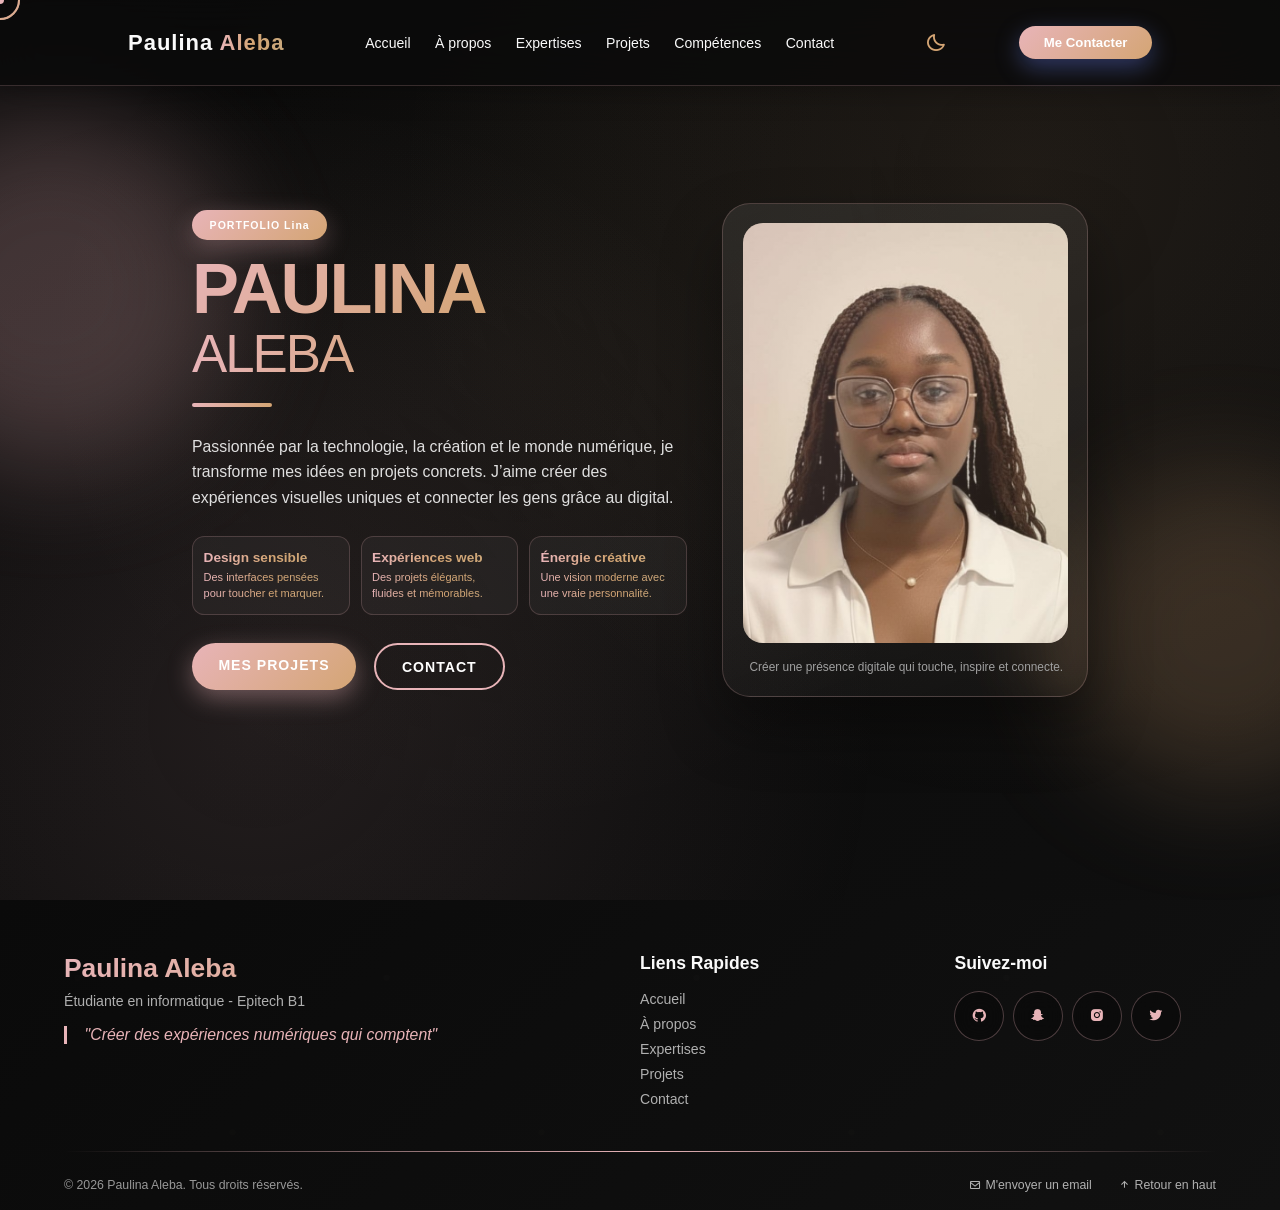
==== commit 72a479f5: "[FIX] Modicfaction" ====
--- a/html/index.html
+++ b/html/index.html
@@ -57,24 +57,24 @@
                 J’aime créer des expériences visuelles uniques et connecter les gens grâce au digital.
             </p>
 
-            <div class="magazine-stats">
-                <div class="stat">
-                    <span class="stat-number">5+</span>
-                    <span class="stat-label">Projets</span>
+            <div class="signature-highlights">
+                <div class="highlight-pill">
+                    <span class="highlight-title">Design sensible</span>
+                    <span class="highlight-sub">Des interfaces pensées pour toucher et marquer.</span>
                 </div>
-                <div class="stat">
-                    <span class="stat-number">1+</span>
-                    <span class="stat-label">Années Exp</span>
+                <div class="highlight-pill">
+                    <span class="highlight-title">Expériences web</span>
+                    <span class="highlight-sub">Des projets élégants, fluides et mémorables.</span>
                 </div>
-                <div class="stat">
-                    <span class="stat-number">100%</span>
-                    <span class="stat-label">Dévouement</span>
+                <div class="highlight-pill">
+                    <span class="highlight-title">Énergie créative</span>
+                    <span class="highlight-sub">Une vision moderne avec une vraie personnalité.</span>
                 </div>
             </div>
 
             <div class="magazine-cta">
-                <a href="projects.html" class="magazine-btn primary">Voir Mes Projets</a>
-                <a href="contact.html" class="magazine-btn secondary">Me Contacter</a>
+                <a href="projects.html" class="magazine-btn primary">Mes Projets</a>
+                <a href="contact.html" class="magazine-btn secondary">Contact</a>
             </div>
         </div>
 
--- a/html/style.css
+++ b/html/style.css
@@ -390,34 +390,41 @@
     max-width: 500px;
 }
 
-.magazine-stats {
-    display: flex;
-    gap: 4rem;
-    margin-bottom: 4rem;
-}
-
-.stat {
-    text-align: center;
-}
-
-.stat-number {
+.signature-highlights {
+    display: grid;
+    grid-template-columns: repeat(3, minmax(0, 1fr));
+    gap: 1.2rem;
+    margin: 2.2rem 0 3.2rem;
+}
+
+.highlight-pill {
+    background: rgba(255, 255, 255, 0.04);
+    border: 1px solid var(--border-color);
+    border-radius: 1.4rem;
+    padding: 1.4rem 1.2rem;
+    backdrop-filter: blur(8px);
+    transition: transform 0.3s ease, border-color 0.3s ease, box-shadow 0.3s ease;
+}
+
+.highlight-pill:hover {
+    transform: translateY(-4px);
+    border-color: var(--main-color);
+    box-shadow: 0 12px 24px rgba(232, 180, 184, 0.15);
+}
+
+.highlight-title {
     display: block;
-    font-size: 3.5rem;
-    font-weight: 900;
-    background: linear-gradient(135deg, var(--main-color), var(--accent-color));
-    -webkit-background-clip: text;
-    -webkit-text-fill-color: transparent;
-    background-clip: text;
-    line-height: 1;
-}
-
-.stat-label {
-    font-size: 1.4rem;
-    color: var(--text-muted);
-    text-transform: uppercase;
-    letter-spacing: 1px;
-    margin-top: 0.5rem;
+    font-size: 1.55rem;
+    font-weight: 700;
+    color: var(--text-color);
+    margin-bottom: 0.5rem;
+}
+
+.highlight-sub {
     display: block;
+    font-size: 1.25rem;
+    line-height: 1.5;
+    color: var(--text-secondary);
 }
 
 .magazine-cta {
@@ -451,13 +458,13 @@
 
 .magazine-btn.secondary {
     background: transparent;
-    color: var(--text-color);
+    color: #ffffff;
     border: 2px solid var(--main-color);
 }
 
 .magazine-btn.secondary:hover {
     background: var(--main-color);
-    color: black;
+    color: #ffffff;
     transform: translateY(-3px);
 }
 
@@ -858,8 +865,14 @@
         font-size: 4rem;
     }
 
-    .magazine-stats {
-        justify-content: center;
+    .signature-highlights {
+        grid-template-columns: 1fr;
+        justify-items: center;
+    }
+
+    .highlight-pill {
+        width: 100%;
+        max-width: 520px;
     }
 
     .magazine-cta {
@@ -964,17 +977,21 @@
         font-size: 1.4rem;
     }
 
-    .magazine-stats {
-        gap: 2rem;
-        justify-content: center;
-    }
-
-    .stat-number {
-        font-size: 2.5rem;
-    }
-
-    .stat-label {
-        font-size: 1.1rem;
+    .signature-highlights {
+        gap: 0.9rem;
+    }
+
+    .highlight-pill {
+        text-align: left;
+        padding: 1.2rem 1rem;
+    }
+
+    .highlight-title {
+        font-size: 1.4rem;
+    }
+
+    .highlight-sub {
+        font-size: 1.15rem;
     }
 
     .magazine-cta {
